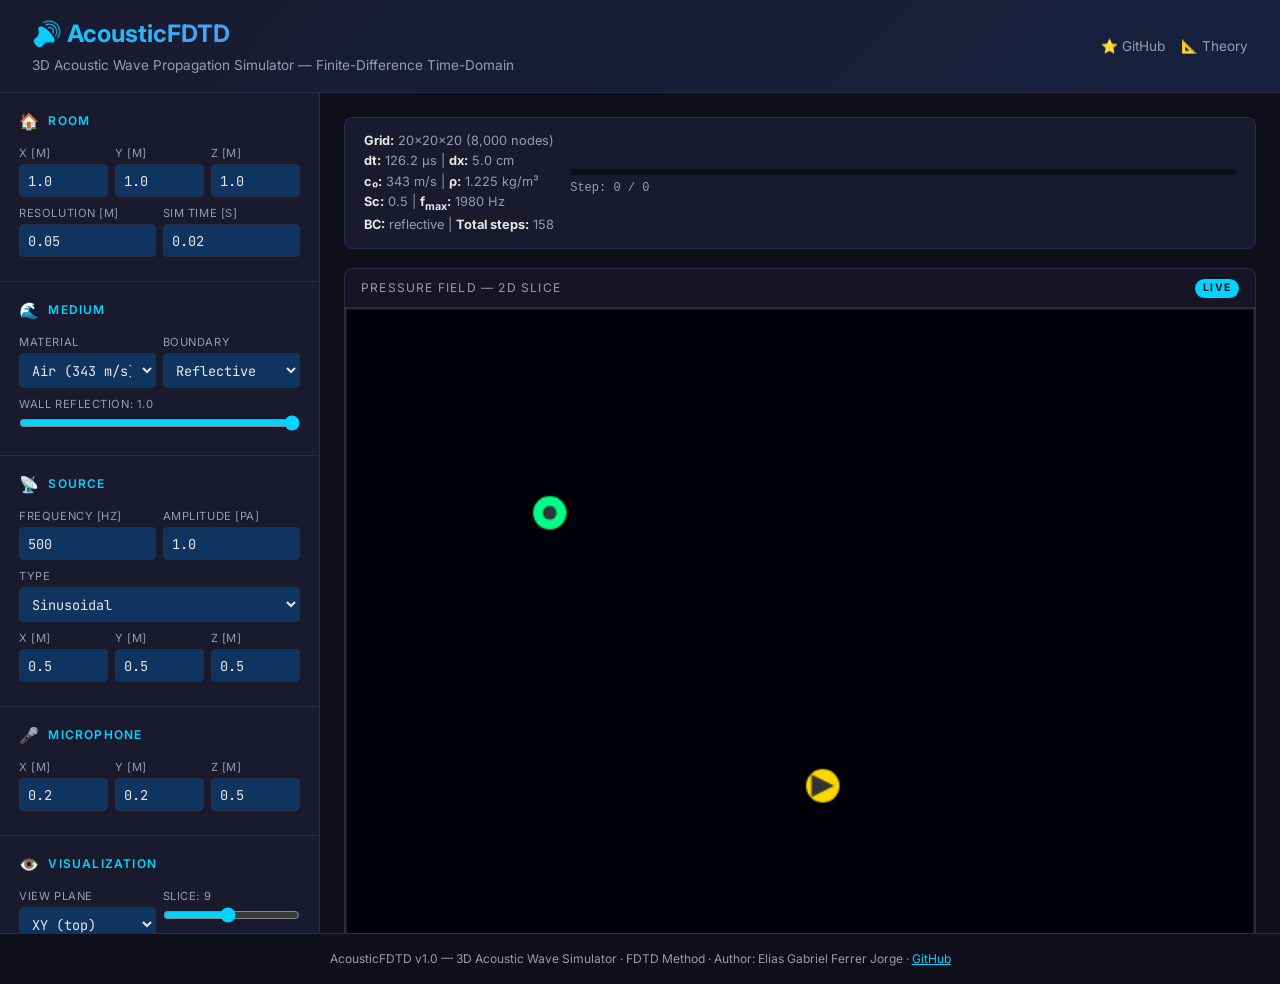
==== docs/index.html @ c78915b9 "Add complete web application with FDTD solver, Canvas visualizer, Web Audio, FFT analysis, and profe" ====
<!DOCTYPE html>
<html lang="en">
<head>
    <meta charset="UTF-8">
    <meta name="viewport" content="width=device-width, initial-scale=1.0">
    <title>AcousticFDTD — 3D Acoustic Wave Simulator</title>
    <meta name="description" content="Interactive 3D acoustic wave propagation simulator using the FDTD method. Runs entirely in your browser.">
    <link rel="stylesheet" href="css/style.css">
    <link rel="preconnect" href="https://fonts.googleapis.com">
    <link rel="preconnect" href="https://fonts.gstatic.com" crossorigin>
    <link href="https://fonts.googleapis.com/css2?family=Inter:wght@400;500;600;700&family=JetBrains+Mono:wght@400;500&display=swap" rel="stylesheet">
</head>
<body>

<!-- Header -->
<header class="header">
    <div>
        <h1>🔊 AcousticFDTD</h1>
        <span class="subtitle">3D Acoustic Wave Propagation Simulator — Finite-Difference Time-Domain</span>
    </div>
    <div class="header-links">
        <a href="https://github.com/dot-gabriel-ferrer/AcousticFDTD" target="_blank">⭐ GitHub</a>
        <a href="https://github.com/dot-gabriel-ferrer/AcousticFDTD#mathematical-background" target="_blank">📐 Theory</a>
    </div>
</header>

<div class="main-container">

    <!-- Sidebar Controls -->
    <aside class="sidebar">

        <!-- Room Parameters -->
        <div class="panel">
            <div class="panel-title"><span class="icon">🏠</span> Room</div>
            <div class="form-row">
                <div class="form-group">
                    <label>X [m]</label>
                    <input type="number" id="dimX" class="sim-input" value="1.0" min="0.2" max="5" step="0.1">
                </div>
                <div class="form-group">
                    <label>Y [m]</label>
                    <input type="number" id="dimY" class="sim-input" value="1.0" min="0.2" max="5" step="0.1">
                </div>
                <div class="form-group">
                    <label>Z [m]</label>
                    <input type="number" id="dimZ" class="sim-input" value="1.0" min="0.2" max="5" step="0.1">
                </div>
            </div>
            <div class="form-row two-col">
                <div class="form-group">
                    <label>Resolution [m]</label>
                    <input type="number" id="dres" class="sim-input" value="0.05" min="0.01" max="0.5" step="0.01">
                </div>
                <div class="form-group">
                    <label>Sim Time [s]</label>
                    <input type="number" id="simTime" class="sim-input" value="0.02" min="0.001" max="1" step="0.001">
                </div>
            </div>
        </div>

        <!-- Medium Parameters -->
        <div class="panel">
            <div class="panel-title"><span class="icon">🌊</span> Medium</div>
            <div class="form-row two-col">
                <div class="form-group">
                    <label>Material</label>
                    <select id="medium" class="sim-input">
                        <option value="air" selected>Air (343 m/s)</option>
                        <option value="water">Water (1493 m/s)</option>
                        <option value="saltwater">Saltwater (1533 m/s)</option>
                    </select>
                </div>
                <div class="form-group">
                    <label>Boundary</label>
                    <select id="boundary" class="sim-input">
                        <option value="reflective" selected>Reflective</option>
                        <option value="absorbing">Absorbing</option>
                        <option value="periodic">Periodic</option>
                    </select>
                </div>
            </div>
            <div class="form-row single">
                <div class="form-group">
                    <label>Wall Reflection: <span id="wallRefVal">1.0</span></label>
                    <input type="range" id="wallReflection" class="sim-input" value="1.0" min="0" max="1" step="0.05">
                </div>
            </div>
        </div>

        <!-- Source Parameters -->
        <div class="panel">
            <div class="panel-title"><span class="icon">📡</span> Source</div>
            <div class="form-row two-col">
                <div class="form-group">
                    <label>Frequency [Hz]</label>
                    <input type="number" id="srcFreq" class="sim-input" value="500" min="10" max="20000" step="10">
                </div>
                <div class="form-group">
                    <label>Amplitude [Pa]</label>
                    <input type="number" id="srcAmp" class="sim-input" value="1.0" min="0.001" max="100" step="0.1">
                </div>
            </div>
            <div class="form-row single">
                <div class="form-group">
                    <label>Type</label>
                    <select id="srcType" class="sim-input">
                        <option value="sine" selected>Sinusoidal</option>
                        <option value="impulse">Impulse (Dirac δ)</option>
                        <option value="gaussian">Gaussian Pulse</option>
                    </select>
                </div>
            </div>
            <div class="form-row">
                <div class="form-group">
                    <label>X [m]</label>
                    <input type="number" id="srcX" class="sim-input" value="0.5" min="0" max="5" step="0.05">
                </div>
                <div class="form-group">
                    <label>Y [m]</label>
                    <input type="number" id="srcY" class="sim-input" value="0.5" min="0" max="5" step="0.05">
                </div>
                <div class="form-group">
                    <label>Z [m]</label>
                    <input type="number" id="srcZ" class="sim-input" value="0.5" min="0" max="5" step="0.05">
                </div>
            </div>
        </div>

        <!-- Microphone Parameters -->
        <div class="panel">
            <div class="panel-title"><span class="icon">🎤</span> Microphone</div>
            <div class="form-row">
                <div class="form-group">
                    <label>X [m]</label>
                    <input type="number" id="micX" class="sim-input" value="0.2" min="0" max="5" step="0.05">
                </div>
                <div class="form-group">
                    <label>Y [m]</label>
                    <input type="number" id="micY" class="sim-input" value="0.2" min="0" max="5" step="0.05">
                </div>
                <div class="form-group">
                    <label>Z [m]</label>
                    <input type="number" id="micZ" class="sim-input" value="0.5" min="0" max="5" step="0.05">
                </div>
            </div>
        </div>

        <!-- View Controls -->
        <div class="panel">
            <div class="panel-title"><span class="icon">👁️</span> Visualization</div>
            <div class="form-row two-col">
                <div class="form-group">
                    <label>View Plane</label>
                    <select id="viewPlane">
                        <option value="xy" selected>XY (top)</option>
                        <option value="xz">XZ (front)</option>
                        <option value="yz">YZ (side)</option>
                    </select>
                </div>
                <div class="form-group">
                    <label>Slice: <span id="sliceVal">0</span></label>
                    <input type="range" id="viewSlice" value="0" min="0" max="20" step="1">
                </div>
            </div>
            <div class="form-row two-col">
                <div class="form-group">
                    <label>Color Scale: <span id="colorScaleVal">1.0</span></label>
                    <input type="range" id="colorScale" value="1.0" min="0.1" max="10" step="0.1">
                </div>
                <div class="form-group">
                    <label>Steps/Frame: <span id="stepsVal">5</span></label>
                    <input type="range" id="stepsPerFrame" value="5" min="1" max="50" step="1">
                </div>
            </div>
        </div>

        <!-- Controls -->
        <div class="panel">
            <div class="panel-title"><span class="icon">▶️</span> Simulation</div>
            <div class="btn-group">
                <button id="btnStart" class="btn btn-primary">▶ Start</button>
                <button id="btnPause" class="btn" disabled>⏸ Pause</button>
                <button id="btnReset" class="btn btn-danger">↺ Reset</button>
            </div>
            <div class="btn-group" style="margin-top: 0.5rem">
                <button id="btnPlayAudio" class="btn btn-success" disabled>🔊 Play</button>
                <button id="btnExportWav" class="btn" disabled>💾 WAV</button>
            </div>
        </div>

    </aside>

    <!-- Main Content -->
    <main class="content">

        <!-- Status Bar -->
        <div class="status-bar">
            <div id="infoPanel" class="info">
                Configure parameters and press <strong>Start</strong> to begin simulation.
            </div>
            <div class="progress-container">
                <div class="progress-track">
                    <div id="progressBar" class="progress-fill"></div>
                </div>
                <div id="stepDisplay" class="step-label">Step: 0 / 0</div>
            </div>
        </div>

        <!-- Visualization Grid -->
        <div class="viz-grid">

            <!-- Pressure Field -->
            <div class="viz-panel full-width">
                <div class="viz-header">
                    Pressure Field — 2D Slice
                    <span class="badge">LIVE</span>
                </div>
                <div class="viz-body">
                    <canvas id="fieldCanvas" width="600" height="600"></canvas>
                </div>
                <div class="legend">
                    <div class="legend-item">
                        <div class="legend-dot" style="background: #0000ff"></div>
                        <span>− Pressure</span>
                    </div>
                    <div class="legend-item">
                        <div class="legend-dot" style="background: #000000"></div>
                        <span>Zero</span>
                    </div>
                    <div class="legend-item">
                        <div class="legend-dot" style="background: #ff0000"></div>
                        <span>+ Pressure</span>
                    </div>
                    <div class="legend-item">
                        <div class="legend-dot" style="background: #ffd700"></div>
                        <span>Source</span>
                    </div>
                    <div class="legend-item">
                        <div class="legend-dot" style="background: #00ff88"></div>
                        <span>Microphone</span>
                    </div>
                </div>
            </div>

            <!-- Time Series -->
            <div class="viz-panel">
                <div class="viz-header">
                    Microphone — Time Series
                    <span class="badge" style="background: #00d4ff">MIC</span>
                </div>
                <div class="viz-body">
                    <canvas id="timeCanvas" width="500" height="200"></canvas>
                </div>
            </div>

            <!-- FFT Spectrum -->
            <div class="viz-panel">
                <div class="viz-header">
                    Frequency Spectrum — FFT
                    <span class="badge" style="background: #ff6b6b">FFT</span>
                </div>
                <div class="viz-body">
                    <canvas id="fftCanvas" width="500" height="200"></canvas>
                </div>
            </div>

        </div>

    </main>

</div>

<!-- Footer -->
<footer class="footer">
    AcousticFDTD v1.0 — 3D Acoustic Wave Simulator · FDTD Method ·
    Author: Elías Gabriel Ferrer Jorge ·
    <a href="https://github.com/dot-gabriel-ferrer/AcousticFDTD" style="color: var(--accent)">GitHub</a>
</footer>

<!-- Scripts -->
<script src="js/fdtd-solver.js"></script>
<script src="js/visualizer.js"></script>
<script src="js/audio-engine.js"></script>
<script src="js/app.js"></script>

<!-- Wall reflection value display -->
<script>
    document.getElementById("wallReflection").addEventListener("input", function () {
        document.getElementById("wallRefVal").textContent = parseFloat(this.value).toFixed(2);
    });
</script>

</body>
</html>
---- docs/css/style.css ----
/* AcousticFDTD — Professional Web UI Styles */

:root {
    --bg-primary: #0f0f1a;
    --bg-secondary: #1a1a2e;
    --bg-panel: #16213e;
    --bg-input: #0f3460;
    --accent: #00d4ff;
    --accent-hover: #00b4d8;
    --accent-red: #ff6b6b;
    --accent-green: #00ff88;
    --accent-gold: #ffd700;
    --text-primary: #e8e8e8;
    --text-secondary: #9a9ab0;
    --border: #2a2a4a;
    --radius: 8px;
    --shadow: 0 4px 20px rgba(0, 0, 0, 0.4);
}

* {
    margin: 0;
    padding: 0;
    box-sizing: border-box;
}

html, body {
    font-family: 'Inter', 'Segoe UI', system-ui, -apple-system, sans-serif;
    background: var(--bg-primary);
    color: var(--text-primary);
    line-height: 1.5;
    min-height: 100vh;
}

/* Header */
.header {
    background: linear-gradient(135deg, var(--bg-secondary), var(--bg-panel));
    border-bottom: 1px solid var(--border);
    padding: 1rem 2rem;
    display: flex;
    align-items: center;
    justify-content: space-between;
    flex-wrap: wrap;
    gap: 1rem;
}

.header h1 {
    font-size: 1.5rem;
    font-weight: 700;
    background: linear-gradient(135deg, var(--accent), #a855f7);
    -webkit-background-clip: text;
    -webkit-text-fill-color: transparent;
    background-clip: text;
}

.header .subtitle {
    color: var(--text-secondary);
    font-size: 0.85rem;
}

.header-links {
    display: flex;
    gap: 1rem;
    align-items: center;
}

.header-links a {
    color: var(--text-secondary);
    text-decoration: none;
    font-size: 0.85rem;
    transition: color 0.2s;
}

.header-links a:hover {
    color: var(--accent);
}

/* Main layout */
.main-container {
    display: grid;
    grid-template-columns: 320px 1fr;
    gap: 0;
    min-height: calc(100vh - 60px);
}

/* Sidebar */
.sidebar {
    background: var(--bg-secondary);
    border-right: 1px solid var(--border);
    overflow-y: auto;
    max-height: calc(100vh - 60px);
    padding-bottom: 2rem;
}

.panel {
    border-bottom: 1px solid var(--border);
    padding: 1rem 1.2rem;
}

.panel-title {
    font-size: 0.75rem;
    text-transform: uppercase;
    letter-spacing: 0.1em;
    color: var(--accent);
    margin-bottom: 0.75rem;
    font-weight: 600;
    display: flex;
    align-items: center;
    gap: 0.5rem;
}

.panel-title .icon {
    font-size: 1rem;
}

.form-row {
    display: grid;
    grid-template-columns: 1fr 1fr 1fr;
    gap: 0.4rem;
    margin-bottom: 0.5rem;
}

.form-row.two-col {
    grid-template-columns: 1fr 1fr;
}

.form-row.single {
    grid-template-columns: 1fr;
}

.form-group {
    display: flex;
    flex-direction: column;
    gap: 0.15rem;
}

.form-group label {
    font-size: 0.7rem;
    color: var(--text-secondary);
    text-transform: uppercase;
    letter-spacing: 0.05em;
}

input[type="number"],
select {
    background: var(--bg-input);
    border: 1px solid var(--border);
    color: var(--text-primary);
    padding: 0.4rem 0.5rem;
    border-radius: 4px;
    font-size: 0.85rem;
    font-family: 'JetBrains Mono', 'Fira Code', monospace;
    width: 100%;
    transition: border-color 0.2s;
}

input[type="number"]:focus,
select:focus {
    outline: none;
    border-color: var(--accent);
}

input[type="range"] {
    width: 100%;
    accent-color: var(--accent);
}

/* Buttons */
.btn-group {
    display: flex;
    gap: 0.5rem;
    flex-wrap: wrap;
}

.btn {
    display: inline-flex;
    align-items: center;
    justify-content: center;
    gap: 0.4rem;
    padding: 0.5rem 1rem;
    border: 1px solid var(--border);
    border-radius: var(--radius);
    font-size: 0.85rem;
    font-weight: 600;
    cursor: pointer;
    transition: all 0.2s;
    background: var(--bg-panel);
    color: var(--text-primary);
    flex: 1;
    min-width: 80px;
}

.btn:hover:not(:disabled) {
    border-color: var(--accent);
    background: rgba(0, 212, 255, 0.1);
}

.btn:disabled {
    opacity: 0.4;
    cursor: not-allowed;
}

.btn-primary {
    background: linear-gradient(135deg, #0077b6, var(--accent));
    border: none;
    color: #fff;
}

.btn-primary:hover:not(:disabled) {
    background: linear-gradient(135deg, #0096c7, #48cae4);
}

.btn-danger {
    border-color: var(--accent-red);
    color: var(--accent-red);
}

.btn-danger:hover:not(:disabled) {
    background: rgba(255, 107, 107, 0.15);
}

.btn-success {
    border-color: var(--accent-green);
    color: var(--accent-green);
}

.btn-success:hover:not(:disabled) {
    background: rgba(0, 255, 136, 0.1);
}

/* Content area */
.content {
    padding: 1.5rem;
    display: flex;
    flex-direction: column;
    gap: 1.2rem;
    overflow-y: auto;
    max-height: calc(100vh - 60px);
}

/* Status bar */
.status-bar {
    background: var(--bg-secondary);
    border: 1px solid var(--border);
    border-radius: var(--radius);
    padding: 0.8rem 1.2rem;
    display: flex;
    align-items: center;
    justify-content: space-between;
    gap: 1rem;
    flex-wrap: wrap;
}

.status-bar .info {
    font-size: 0.8rem;
    color: var(--text-secondary);
    line-height: 1.6;
}

.status-bar .info strong {
    color: var(--text-primary);
}

.progress-container {
    flex: 1;
    min-width: 200px;
    display: flex;
    flex-direction: column;
    gap: 0.3rem;
}

.progress-track {
    height: 6px;
    background: var(--bg-primary);
    border-radius: 3px;
    overflow: hidden;
}

.progress-fill {
    height: 100%;
    background: linear-gradient(90deg, var(--accent), #a855f7);
    border-radius: 3px;
    transition: width 0.1s;
    width: 0%;
}

.step-label {
    font-size: 0.75rem;
    color: var(--text-secondary);
    font-family: monospace;
}

/* Visualization panels */
.viz-grid {
    display: grid;
    grid-template-columns: 1fr 1fr;
    gap: 1rem;
}

.viz-panel {
    background: var(--bg-secondary);
    border: 1px solid var(--border);
    border-radius: var(--radius);
    overflow: hidden;
}

.viz-panel.full-width {
    grid-column: 1 / -1;
}

.viz-header {
    padding: 0.6rem 1rem;
    border-bottom: 1px solid var(--border);
    font-size: 0.75rem;
    text-transform: uppercase;
    letter-spacing: 0.1em;
    color: var(--text-secondary);
    background: rgba(0, 0, 0, 0.2);
    display: flex;
    align-items: center;
    justify-content: space-between;
}

.viz-header .badge {
    background: var(--accent);
    color: var(--bg-primary);
    padding: 0.1rem 0.5rem;
    border-radius: 10px;
    font-size: 0.65rem;
    font-weight: 700;
}

.viz-body {
    padding: 0;
    display: flex;
    align-items: center;
    justify-content: center;
}

.viz-body canvas {
    display: block;
    width: 100%;
    height: auto;
}

/* Legend */
.legend {
    display: flex;
    align-items: center;
    gap: 1rem;
    padding: 0.5rem 1rem;
    font-size: 0.75rem;
    color: var(--text-secondary);
    border-top: 1px solid var(--border);
}

.legend-item {
    display: flex;
    align-items: center;
    gap: 0.3rem;
}

.legend-dot {
    width: 10px;
    height: 10px;
    border-radius: 50%;
    border: 1px solid rgba(0, 0, 0, 0.3);
}

/* Footer */
.footer {
    text-align: center;
    padding: 1rem;
    font-size: 0.75rem;
    color: var(--text-secondary);
    border-top: 1px solid var(--border);
}

/* Responsive */
@media (max-width: 1024px) {
    .main-container {
        grid-template-columns: 1fr;
    }

    .sidebar {
        max-height: none;
        border-right: none;
        border-bottom: 1px solid var(--border);
    }

    .content {
        max-height: none;
    }

    .viz-grid {
        grid-template-columns: 1fr;
    }
}

@media (max-width: 600px) {
    .header {
        padding: 0.75rem 1rem;
    }

    .header h1 {
        font-size: 1.2rem;
    }

    .panel {
        padding: 0.8rem;
    }

    .content {
        padding: 0.8rem;
    }

    .form-row {
        grid-template-columns: 1fr 1fr;
    }
}

/* Color scale legend bar */
.color-bar {
    height: 12px;
    border-radius: 3px;
    background: linear-gradient(90deg,
        #0000ff 0%,
        #0000aa 20%,
        #000000 50%,
        #aa0000 80%,
        #ff0000 100%
    );
    margin: 0.3rem 0;
}

.color-bar-labels {
    display: flex;
    justify-content: space-between;
    font-size: 0.65rem;
    color: var(--text-secondary);
}

/* Scrollbar */
::-webkit-scrollbar {
    width: 6px;
}

::-webkit-scrollbar-track {
    background: var(--bg-primary);
}

::-webkit-scrollbar-thumb {
    background: var(--border);
    border-radius: 3px;
}

::-webkit-scrollbar-thumb:hover {
    background: var(--accent);
}
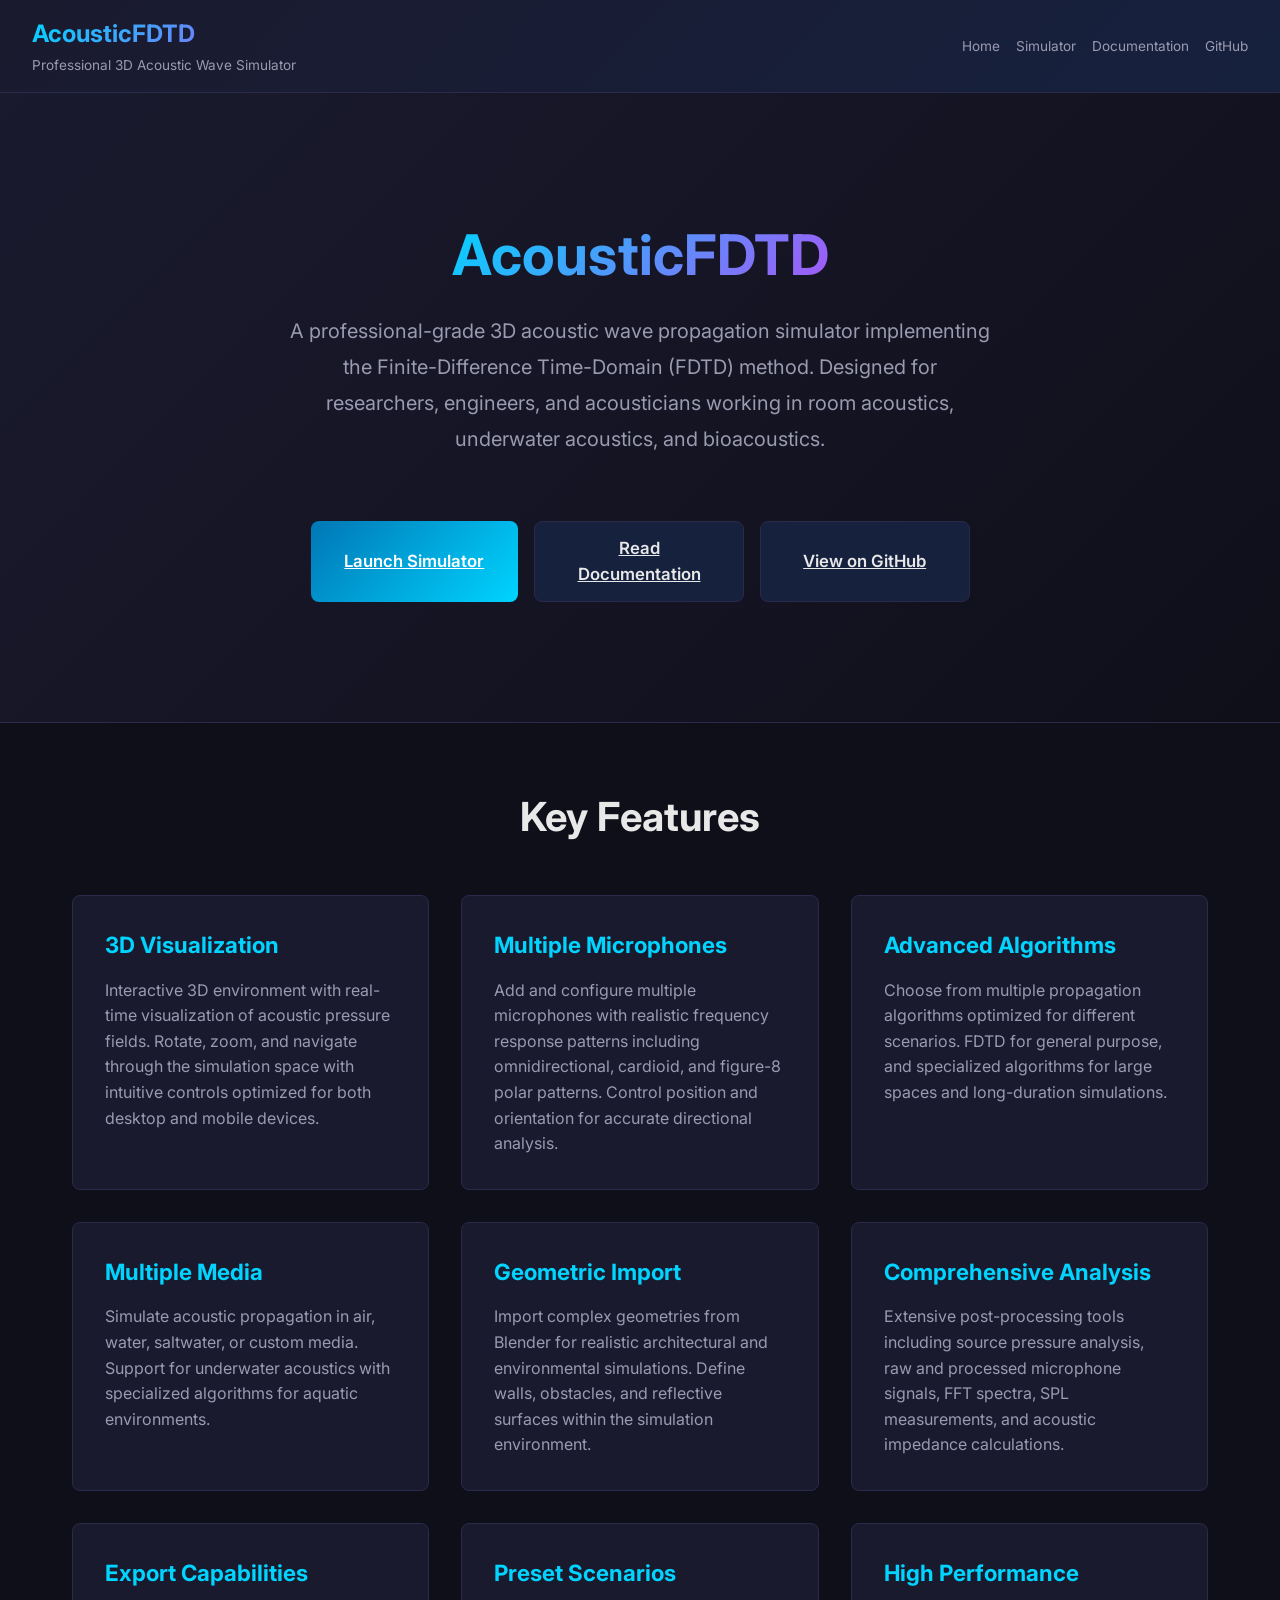
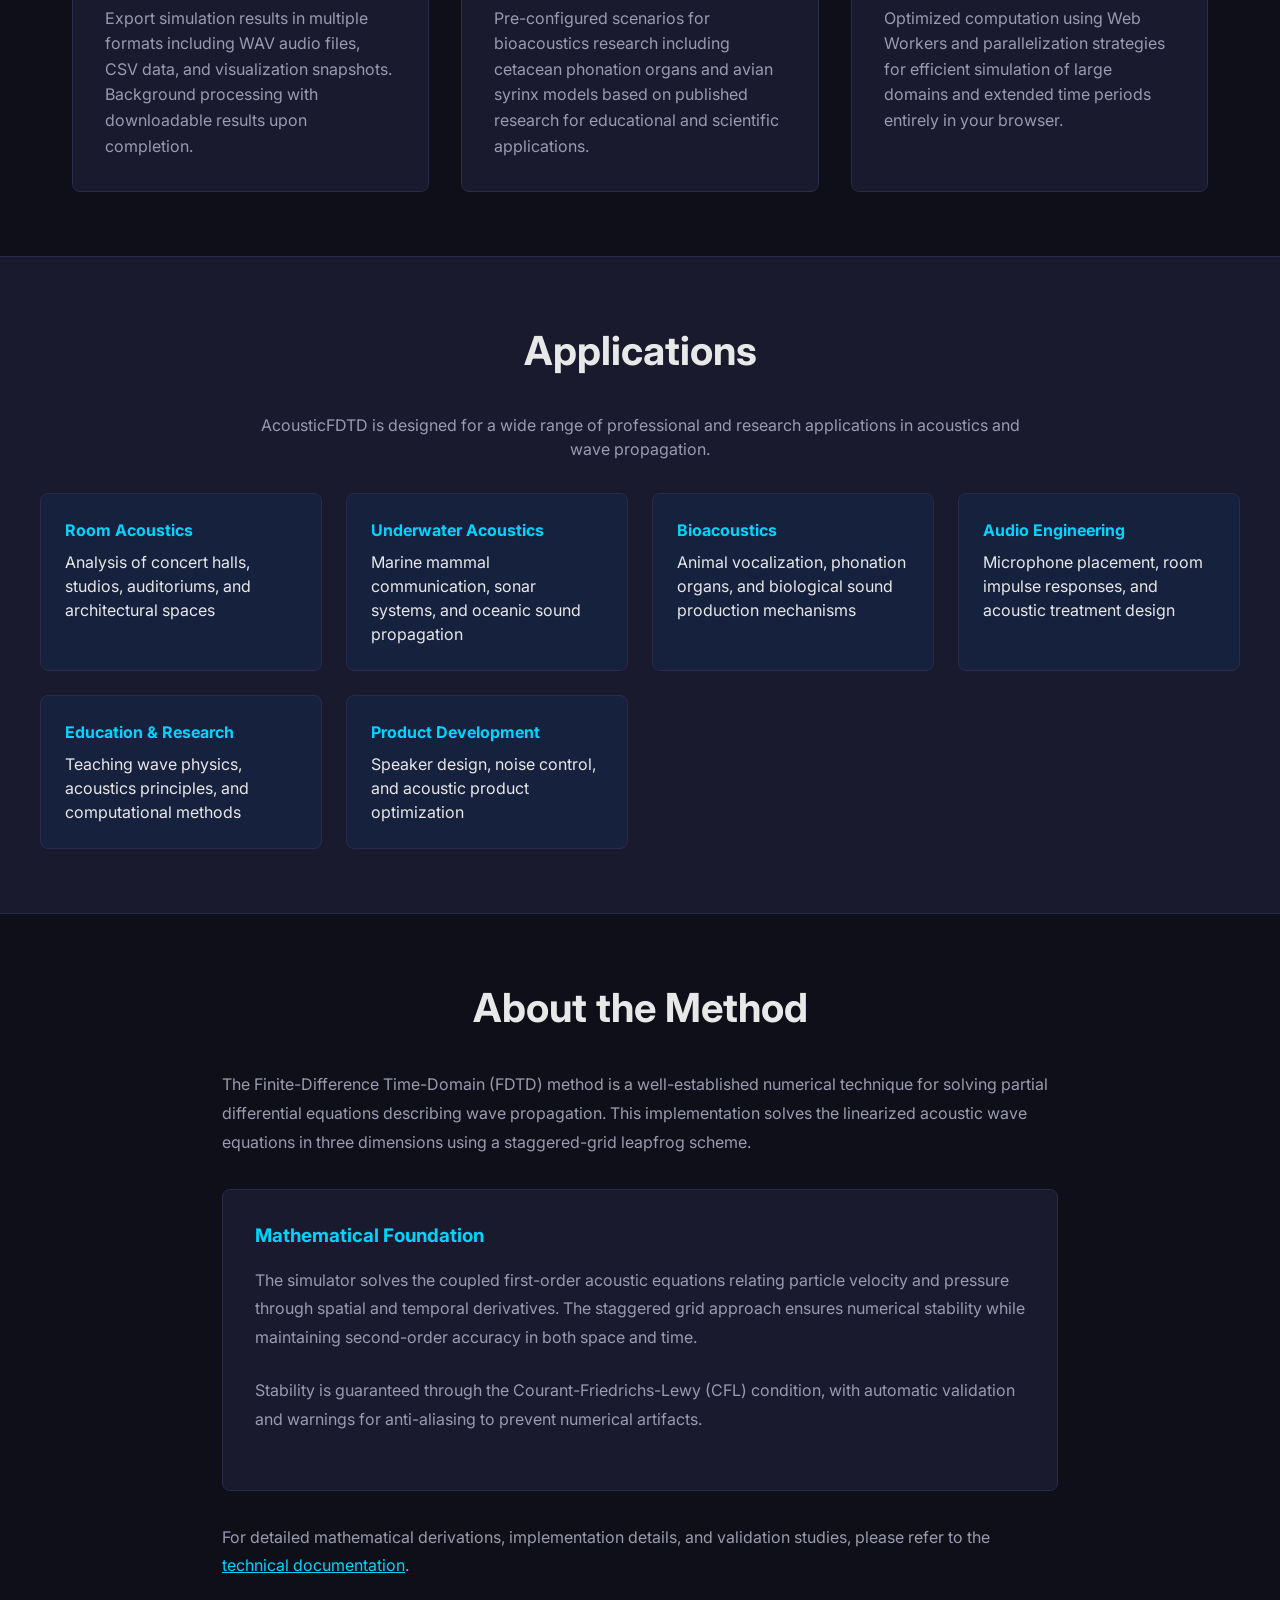
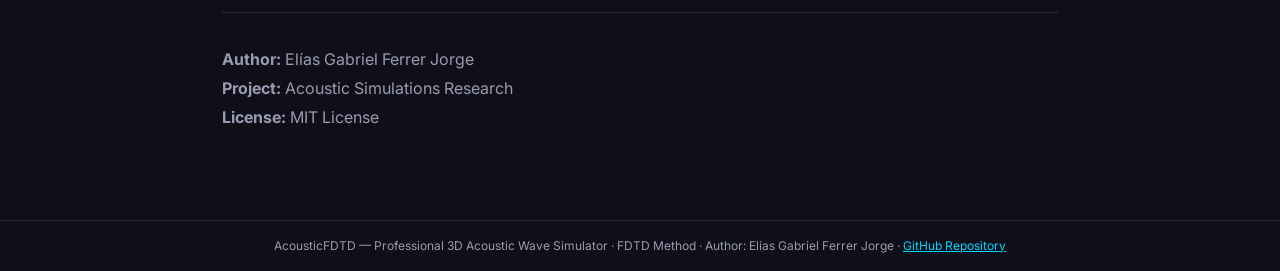
==== commit 17b28038: "Create professional landing page and remove emojis Agent-Logs-Url: https://github.com/dot-gabriel-fe" ====
--- a/docs/index.html
+++ b/docs/index.html
@@ -3,292 +3,369 @@
 <head>
     <meta charset="UTF-8">
     <meta name="viewport" content="width=device-width, initial-scale=1.0">
-    <title>AcousticFDTD — 3D Acoustic Wave Simulator</title>
-    <meta name="description" content="Interactive 3D acoustic wave propagation simulator using the FDTD method. Runs entirely in your browser.">
+    <title>AcousticFDTD — Professional 3D Acoustic Wave Simulator</title>
+    <meta name="description" content="Advanced 3D acoustic wave propagation simulator using FDTD method for research and engineering applications">
     <link rel="stylesheet" href="css/style.css">
     <link rel="preconnect" href="https://fonts.googleapis.com">
     <link rel="preconnect" href="https://fonts.gstatic.com" crossorigin>
     <link href="https://fonts.googleapis.com/css2?family=Inter:wght@400;500;600;700&family=JetBrains+Mono:wght@400;500&display=swap" rel="stylesheet">
+    <style>
+        .hero {
+            min-height: 70vh;
+            display: flex;
+            flex-direction: column;
+            align-items: center;
+            justify-content: center;
+            text-align: center;
+            padding: 3rem 2rem;
+            background: linear-gradient(135deg, var(--bg-secondary) 0%, var(--bg-primary) 100%);
+            border-bottom: 1px solid var(--border);
+        }
+
+        .hero h1 {
+            font-size: 3.5rem;
+            font-weight: 700;
+            background: linear-gradient(135deg, var(--accent), #a855f7);
+            -webkit-background-clip: text;
+            -webkit-text-fill-color: transparent;
+            background-clip: text;
+            margin-bottom: 1rem;
+        }
+
+        .hero p {
+            font-size: 1.25rem;
+            color: var(--text-secondary);
+            max-width: 700px;
+            margin: 0 auto 2rem;
+            line-height: 1.8;
+        }
+
+        .hero .cta-buttons {
+            display: flex;
+            gap: 1rem;
+            flex-wrap: wrap;
+            justify-content: center;
+            margin-top: 2rem;
+        }
+
+        .hero .btn {
+            padding: 0.9rem 2rem;
+            font-size: 1.05rem;
+        }
+
+        .features {
+            padding: 4rem 2rem;
+            max-width: 1200px;
+            margin: 0 auto;
+        }
+
+        .features h2 {
+            text-align: center;
+            font-size: 2.5rem;
+            margin-bottom: 3rem;
+            color: var(--text-primary);
+        }
+
+        .feature-grid {
+            display: grid;
+            grid-template-columns: repeat(auto-fit, minmax(300px, 1fr));
+            gap: 2rem;
+        }
+
+        .feature-card {
+            background: var(--bg-secondary);
+            border: 1px solid var(--border);
+            border-radius: var(--radius);
+            padding: 2rem;
+            transition: all 0.3s;
+        }
+
+        .feature-card:hover {
+            border-color: var(--accent);
+            transform: translateY(-4px);
+            box-shadow: var(--shadow);
+        }
+
+        .feature-card h3 {
+            font-size: 1.4rem;
+            color: var(--accent);
+            margin-bottom: 1rem;
+        }
+
+        .feature-card p {
+            color: var(--text-secondary);
+            line-height: 1.6;
+        }
+
+        .applications {
+            padding: 4rem 2rem;
+            background: var(--bg-secondary);
+            border-top: 1px solid var(--border);
+            border-bottom: 1px solid var(--border);
+        }
+
+        .applications-content {
+            max-width: 1200px;
+            margin: 0 auto;
+        }
+
+        .applications h2 {
+            text-align: center;
+            font-size: 2.5rem;
+            margin-bottom: 2rem;
+            color: var(--text-primary);
+        }
+
+        .applications-grid {
+            display: grid;
+            grid-template-columns: repeat(auto-fit, minmax(250px, 1fr));
+            gap: 1.5rem;
+            margin-top: 2rem;
+        }
+
+        .app-item {
+            background: var(--bg-panel);
+            border: 1px solid var(--border);
+            border-radius: var(--radius);
+            padding: 1.5rem;
+        }
+
+        .app-item h4 {
+            color: var(--accent);
+            margin-bottom: 0.5rem;
+        }
+
+        .about {
+            padding: 4rem 2rem;
+            max-width: 900px;
+            margin: 0 auto;
+        }
+
+        .about h2 {
+            text-align: center;
+            font-size: 2.5rem;
+            margin-bottom: 2rem;
+            color: var(--text-primary);
+        }
+
+        .about p {
+            color: var(--text-secondary);
+            line-height: 1.8;
+            margin-bottom: 1.5rem;
+        }
+
+        .method-overview {
+            background: var(--bg-secondary);
+            border: 1px solid var(--border);
+            border-radius: var(--radius);
+            padding: 2rem;
+            margin: 2rem 0;
+        }
+
+        .method-overview h3 {
+            color: var(--accent);
+            margin-bottom: 1rem;
+        }
+
+        @media (max-width: 768px) {
+            .hero h1 {
+                font-size: 2.5rem;
+            }
+
+            .hero p {
+                font-size: 1.1rem;
+            }
+
+            .features h2, .applications h2, .about h2 {
+                font-size: 2rem;
+            }
+        }
+    </style>
 </head>
 <body>
 
 <!-- Header -->
 <header class="header">
     <div>
-        <h1>🔊 AcousticFDTD</h1>
-        <span class="subtitle">3D Acoustic Wave Propagation Simulator — Finite-Difference Time-Domain</span>
+        <h1>AcousticFDTD</h1>
+        <span class="subtitle">Professional 3D Acoustic Wave Simulator</span>
     </div>
     <div class="header-links">
-        <a href="https://github.com/dot-gabriel-ferrer/AcousticFDTD" target="_blank">⭐ GitHub</a>
-        <a href="https://github.com/dot-gabriel-ferrer/AcousticFDTD#mathematical-background" target="_blank">📐 Theory</a>
+        <a href="index.html">Home</a>
+        <a href="simulator.html">Simulator</a>
+        <a href="documentation.html">Documentation</a>
+        <a href="https://github.com/dot-gabriel-ferrer/AcousticFDTD" target="_blank">GitHub</a>
     </div>
 </header>
 
-<div class="main-container">
-
-    <!-- Sidebar Controls -->
-    <aside class="sidebar">
-
-        <!-- Room Parameters -->
-        <div class="panel">
-            <div class="panel-title"><span class="icon">🏠</span> Room</div>
-            <div class="form-row">
-                <div class="form-group">
-                    <label>X [m]</label>
-                    <input type="number" id="dimX" class="sim-input" value="1.0" min="0.2" max="5" step="0.1">
-                </div>
-                <div class="form-group">
-                    <label>Y [m]</label>
-                    <input type="number" id="dimY" class="sim-input" value="1.0" min="0.2" max="5" step="0.1">
-                </div>
-                <div class="form-group">
-                    <label>Z [m]</label>
-                    <input type="number" id="dimZ" class="sim-input" value="1.0" min="0.2" max="5" step="0.1">
-                </div>
-            </div>
-            <div class="form-row two-col">
-                <div class="form-group">
-                    <label>Resolution [m]</label>
-                    <input type="number" id="dres" class="sim-input" value="0.05" min="0.01" max="0.5" step="0.01">
-                </div>
-                <div class="form-group">
-                    <label>Sim Time [s]</label>
-                    <input type="number" id="simTime" class="sim-input" value="0.02" min="0.001" max="1" step="0.001">
-                </div>
-            </div>
-        </div>
-
-        <!-- Medium Parameters -->
-        <div class="panel">
-            <div class="panel-title"><span class="icon">🌊</span> Medium</div>
-            <div class="form-row two-col">
-                <div class="form-group">
-                    <label>Material</label>
-                    <select id="medium" class="sim-input">
-                        <option value="air" selected>Air (343 m/s)</option>
-                        <option value="water">Water (1493 m/s)</option>
-                        <option value="saltwater">Saltwater (1533 m/s)</option>
-                    </select>
-                </div>
-                <div class="form-group">
-                    <label>Boundary</label>
-                    <select id="boundary" class="sim-input">
-                        <option value="reflective" selected>Reflective</option>
-                        <option value="absorbing">Absorbing</option>
-                        <option value="periodic">Periodic</option>
-                    </select>
-                </div>
-            </div>
-            <div class="form-row single">
-                <div class="form-group">
-                    <label>Wall Reflection: <span id="wallRefVal">1.0</span></label>
-                    <input type="range" id="wallReflection" class="sim-input" value="1.0" min="0" max="1" step="0.05">
-                </div>
-            </div>
-        </div>
-
-        <!-- Source Parameters -->
-        <div class="panel">
-            <div class="panel-title"><span class="icon">📡</span> Source</div>
-            <div class="form-row two-col">
-                <div class="form-group">
-                    <label>Frequency [Hz]</label>
-                    <input type="number" id="srcFreq" class="sim-input" value="500" min="10" max="20000" step="10">
-                </div>
-                <div class="form-group">
-                    <label>Amplitude [Pa]</label>
-                    <input type="number" id="srcAmp" class="sim-input" value="1.0" min="0.001" max="100" step="0.1">
-                </div>
-            </div>
-            <div class="form-row single">
-                <div class="form-group">
-                    <label>Type</label>
-                    <select id="srcType" class="sim-input">
-                        <option value="sine" selected>Sinusoidal</option>
-                        <option value="impulse">Impulse (Dirac δ)</option>
-                        <option value="gaussian">Gaussian Pulse</option>
-                    </select>
-                </div>
-            </div>
-            <div class="form-row">
-                <div class="form-group">
-                    <label>X [m]</label>
-                    <input type="number" id="srcX" class="sim-input" value="0.5" min="0" max="5" step="0.05">
-                </div>
-                <div class="form-group">
-                    <label>Y [m]</label>
-                    <input type="number" id="srcY" class="sim-input" value="0.5" min="0" max="5" step="0.05">
-                </div>
-                <div class="form-group">
-                    <label>Z [m]</label>
-                    <input type="number" id="srcZ" class="sim-input" value="0.5" min="0" max="5" step="0.05">
-                </div>
-            </div>
-        </div>
-
-        <!-- Microphone Parameters -->
-        <div class="panel">
-            <div class="panel-title"><span class="icon">🎤</span> Microphone</div>
-            <div class="form-row">
-                <div class="form-group">
-                    <label>X [m]</label>
-                    <input type="number" id="micX" class="sim-input" value="0.2" min="0" max="5" step="0.05">
-                </div>
-                <div class="form-group">
-                    <label>Y [m]</label>
-                    <input type="number" id="micY" class="sim-input" value="0.2" min="0" max="5" step="0.05">
-                </div>
-                <div class="form-group">
-                    <label>Z [m]</label>
-                    <input type="number" id="micZ" class="sim-input" value="0.5" min="0" max="5" step="0.05">
-                </div>
-            </div>
-        </div>
-
-        <!-- View Controls -->
-        <div class="panel">
-            <div class="panel-title"><span class="icon">👁️</span> Visualization</div>
-            <div class="form-row two-col">
-                <div class="form-group">
-                    <label>View Plane</label>
-                    <select id="viewPlane">
-                        <option value="xy" selected>XY (top)</option>
-                        <option value="xz">XZ (front)</option>
-                        <option value="yz">YZ (side)</option>
-                    </select>
-                </div>
-                <div class="form-group">
-                    <label>Slice: <span id="sliceVal">0</span></label>
-                    <input type="range" id="viewSlice" value="0" min="0" max="20" step="1">
-                </div>
-            </div>
-            <div class="form-row two-col">
-                <div class="form-group">
-                    <label>Color Scale: <span id="colorScaleVal">1.0</span></label>
-                    <input type="range" id="colorScale" value="1.0" min="0.1" max="10" step="0.1">
-                </div>
-                <div class="form-group">
-                    <label>Steps/Frame: <span id="stepsVal">5</span></label>
-                    <input type="range" id="stepsPerFrame" value="5" min="1" max="50" step="1">
-                </div>
-            </div>
-        </div>
-
-        <!-- Controls -->
-        <div class="panel">
-            <div class="panel-title"><span class="icon">▶️</span> Simulation</div>
-            <div class="btn-group">
-                <button id="btnStart" class="btn btn-primary">▶ Start</button>
-                <button id="btnPause" class="btn" disabled>⏸ Pause</button>
-                <button id="btnReset" class="btn btn-danger">↺ Reset</button>
-            </div>
-            <div class="btn-group" style="margin-top: 0.5rem">
-                <button id="btnPlayAudio" class="btn btn-success" disabled>🔊 Play</button>
-                <button id="btnExportWav" class="btn" disabled>💾 WAV</button>
-            </div>
-        </div>
-
-    </aside>
-
-    <!-- Main Content -->
-    <main class="content">
-
-        <!-- Status Bar -->
-        <div class="status-bar">
-            <div id="infoPanel" class="info">
-                Configure parameters and press <strong>Start</strong> to begin simulation.
-            </div>
-            <div class="progress-container">
-                <div class="progress-track">
-                    <div id="progressBar" class="progress-fill"></div>
-                </div>
-                <div id="stepDisplay" class="step-label">Step: 0 / 0</div>
-            </div>
-        </div>
-
-        <!-- Visualization Grid -->
-        <div class="viz-grid">
-
-            <!-- Pressure Field -->
-            <div class="viz-panel full-width">
-                <div class="viz-header">
-                    Pressure Field — 2D Slice
-                    <span class="badge">LIVE</span>
-                </div>
-                <div class="viz-body">
-                    <canvas id="fieldCanvas" width="600" height="600"></canvas>
-                </div>
-                <div class="legend">
-                    <div class="legend-item">
-                        <div class="legend-dot" style="background: #0000ff"></div>
-                        <span>− Pressure</span>
-                    </div>
-                    <div class="legend-item">
-                        <div class="legend-dot" style="background: #000000"></div>
-                        <span>Zero</span>
-                    </div>
-                    <div class="legend-item">
-                        <div class="legend-dot" style="background: #ff0000"></div>
-                        <span>+ Pressure</span>
-                    </div>
-                    <div class="legend-item">
-                        <div class="legend-dot" style="background: #ffd700"></div>
-                        <span>Source</span>
-                    </div>
-                    <div class="legend-item">
-                        <div class="legend-dot" style="background: #00ff88"></div>
-                        <span>Microphone</span>
-                    </div>
-                </div>
-            </div>
-
-            <!-- Time Series -->
-            <div class="viz-panel">
-                <div class="viz-header">
-                    Microphone — Time Series
-                    <span class="badge" style="background: #00d4ff">MIC</span>
-                </div>
-                <div class="viz-body">
-                    <canvas id="timeCanvas" width="500" height="200"></canvas>
-                </div>
-            </div>
-
-            <!-- FFT Spectrum -->
-            <div class="viz-panel">
-                <div class="viz-header">
-                    Frequency Spectrum — FFT
-                    <span class="badge" style="background: #ff6b6b">FFT</span>
-                </div>
-                <div class="viz-body">
-                    <canvas id="fftCanvas" width="500" height="200"></canvas>
-                </div>
-            </div>
-
-        </div>
-
-    </main>
-
-</div>
+<!-- Hero Section -->
+<section class="hero">
+    <h1>AcousticFDTD</h1>
+    <p>
+        A professional-grade 3D acoustic wave propagation simulator implementing the Finite-Difference Time-Domain (FDTD) method.
+        Designed for researchers, engineers, and acousticians working in room acoustics, underwater acoustics, and bioacoustics.
+    </p>
+    <div class="cta-buttons">
+        <a href="simulator.html" class="btn btn-primary">Launch Simulator</a>
+        <a href="documentation.html" class="btn">Read Documentation</a>
+        <a href="https://github.com/dot-gabriel-ferrer/AcousticFDTD" target="_blank" class="btn">View on GitHub</a>
+    </div>
+</section>
+
+<!-- Features Section -->
+<section class="features">
+    <h2>Key Features</h2>
+    <div class="feature-grid">
+        <div class="feature-card">
+            <h3>3D Visualization</h3>
+            <p>
+                Interactive 3D environment with real-time visualization of acoustic pressure fields.
+                Rotate, zoom, and navigate through the simulation space with intuitive controls optimized for both desktop and mobile devices.
+            </p>
+        </div>
+
+        <div class="feature-card">
+            <h3>Multiple Microphones</h3>
+            <p>
+                Add and configure multiple microphones with realistic frequency response patterns including omnidirectional, cardioid, and figure-8 polar patterns.
+                Control position and orientation for accurate directional analysis.
+            </p>
+        </div>
+
+        <div class="feature-card">
+            <h3>Advanced Algorithms</h3>
+            <p>
+                Choose from multiple propagation algorithms optimized for different scenarios.
+                FDTD for general purpose, and specialized algorithms for large spaces and long-duration simulations.
+            </p>
+        </div>
+
+        <div class="feature-card">
+            <h3>Multiple Media</h3>
+            <p>
+                Simulate acoustic propagation in air, water, saltwater, or custom media.
+                Support for underwater acoustics with specialized algorithms for aquatic environments.
+            </p>
+        </div>
+
+        <div class="feature-card">
+            <h3>Geometric Import</h3>
+            <p>
+                Import complex geometries from Blender for realistic architectural and environmental simulations.
+                Define walls, obstacles, and reflective surfaces within the simulation environment.
+            </p>
+        </div>
+
+        <div class="feature-card">
+            <h3>Comprehensive Analysis</h3>
+            <p>
+                Extensive post-processing tools including source pressure analysis, raw and processed microphone signals,
+                FFT spectra, SPL measurements, and acoustic impedance calculations.
+            </p>
+        </div>
+
+        <div class="feature-card">
+            <h3>Export Capabilities</h3>
+            <p>
+                Export simulation results in multiple formats including WAV audio files, CSV data, and visualization snapshots.
+                Background processing with downloadable results upon completion.
+            </p>
+        </div>
+
+        <div class="feature-card">
+            <h3>Preset Scenarios</h3>
+            <p>
+                Pre-configured scenarios for bioacoustics research including cetacean phonation organs and avian syrinx models
+                based on published research for educational and scientific applications.
+            </p>
+        </div>
+
+        <div class="feature-card">
+            <h3>High Performance</h3>
+            <p>
+                Optimized computation using Web Workers and parallelization strategies for efficient simulation of large domains
+                and extended time periods entirely in your browser.
+            </p>
+        </div>
+    </div>
+</section>
+
+<!-- Applications Section -->
+<section class="applications">
+    <div class="applications-content">
+        <h2>Applications</h2>
+        <p style="text-align: center; color: var(--text-secondary); max-width: 800px; margin: 0 auto 2rem;">
+            AcousticFDTD is designed for a wide range of professional and research applications in acoustics and wave propagation.
+        </p>
+        <div class="applications-grid">
+            <div class="app-item">
+                <h4>Room Acoustics</h4>
+                <p>Analysis of concert halls, studios, auditoriums, and architectural spaces</p>
+            </div>
+            <div class="app-item">
+                <h4>Underwater Acoustics</h4>
+                <p>Marine mammal communication, sonar systems, and oceanic sound propagation</p>
+            </div>
+            <div class="app-item">
+                <h4>Bioacoustics</h4>
+                <p>Animal vocalization, phonation organs, and biological sound production mechanisms</p>
+            </div>
+            <div class="app-item">
+                <h4>Audio Engineering</h4>
+                <p>Microphone placement, room impulse responses, and acoustic treatment design</p>
+            </div>
+            <div class="app-item">
+                <h4>Education & Research</h4>
+                <p>Teaching wave physics, acoustics principles, and computational methods</p>
+            </div>
+            <div class="app-item">
+                <h4>Product Development</h4>
+                <p>Speaker design, noise control, and acoustic product optimization</p>
+            </div>
+        </div>
+    </div>
+</section>
+
+<!-- About Section -->
+<section class="about">
+    <h2>About the Method</h2>
+    <p>
+        The Finite-Difference Time-Domain (FDTD) method is a well-established numerical technique for solving
+        partial differential equations describing wave propagation. This implementation solves the linearized
+        acoustic wave equations in three dimensions using a staggered-grid leapfrog scheme.
+    </p>
+
+    <div class="method-overview">
+        <h3>Mathematical Foundation</h3>
+        <p style="color: var(--text-secondary); line-height: 1.8;">
+            The simulator solves the coupled first-order acoustic equations relating particle velocity and pressure
+            through spatial and temporal derivatives. The staggered grid approach ensures numerical stability
+            while maintaining second-order accuracy in both space and time.
+        </p>
+        <p style="color: var(--text-secondary); line-height: 1.8; margin-top: 1rem;">
+            Stability is guaranteed through the Courant-Friedrichs-Lewy (CFL) condition, with automatic validation
+            and warnings for anti-aliasing to prevent numerical artifacts.
+        </p>
+    </div>
+
+    <p>
+        For detailed mathematical derivations, implementation details, and validation studies,
+        please refer to the <a href="documentation.html" style="color: var(--accent);">technical documentation</a>.
+    </p>
+
+    <p style="margin-top: 2rem; padding-top: 2rem; border-top: 1px solid var(--border);">
+        <strong>Author:</strong> Elías Gabriel Ferrer Jorge<br>
+        <strong>Project:</strong> Acoustic Simulations Research<br>
+        <strong>License:</strong> MIT License
+    </p>
+</section>
 
 <!-- Footer -->
 <footer class="footer">
-    AcousticFDTD v1.0 — 3D Acoustic Wave Simulator · FDTD Method ·
+    AcousticFDTD — Professional 3D Acoustic Wave Simulator · FDTD Method ·
     Author: Elías Gabriel Ferrer Jorge ·
-    <a href="https://github.com/dot-gabriel-ferrer/AcousticFDTD" style="color: var(--accent)">GitHub</a>
+    <a href="https://github.com/dot-gabriel-ferrer/AcousticFDTD" style="color: var(--accent)">GitHub Repository</a>
 </footer>
-
-<!-- Scripts -->
-<script src="js/fdtd-solver.js"></script>
-<script src="js/visualizer.js"></script>
-<script src="js/audio-engine.js"></script>
-<script src="js/app.js"></script>
-
-<!-- Wall reflection value display -->
-<script>
-    document.getElementById("wallReflection").addEventListener("input", function () {
-        document.getElementById("wallRefVal").textContent = parseFloat(this.value).toFixed(2);
-    });
-</script>
 
 </body>
 </html>
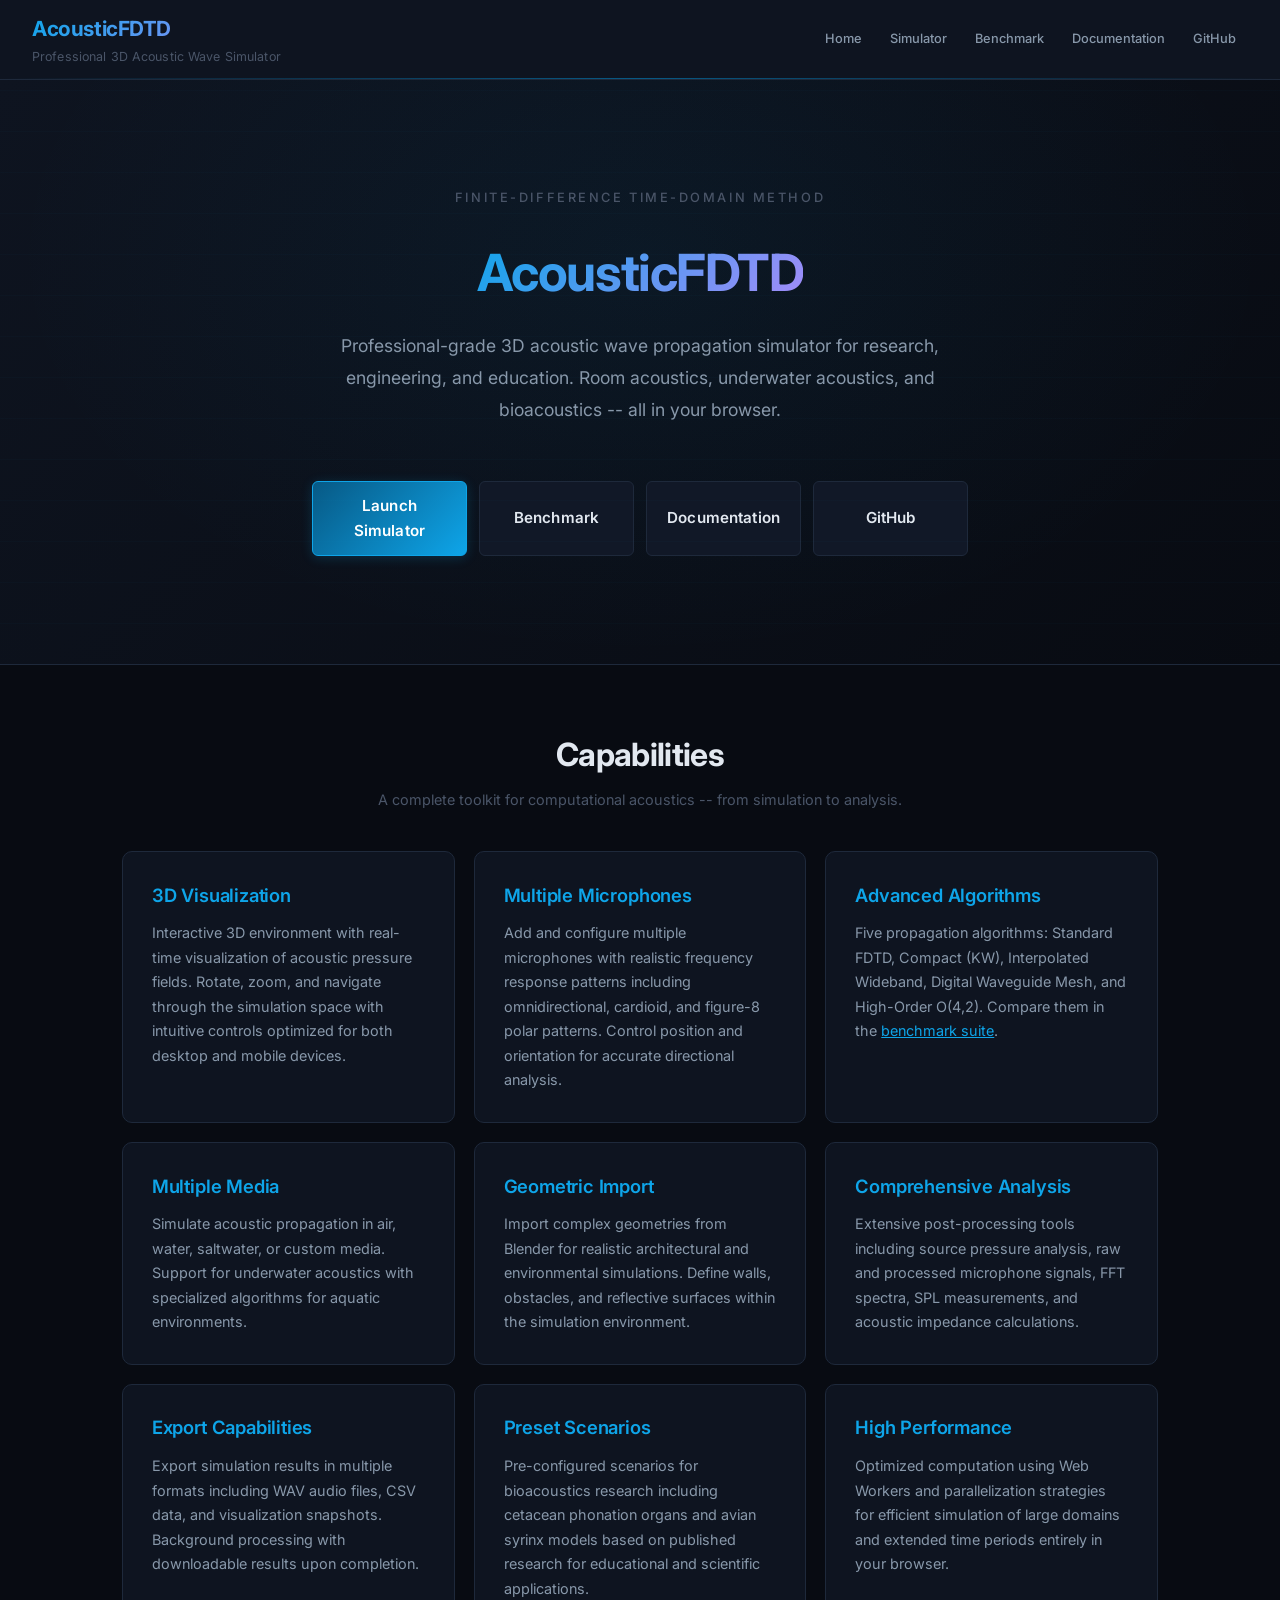
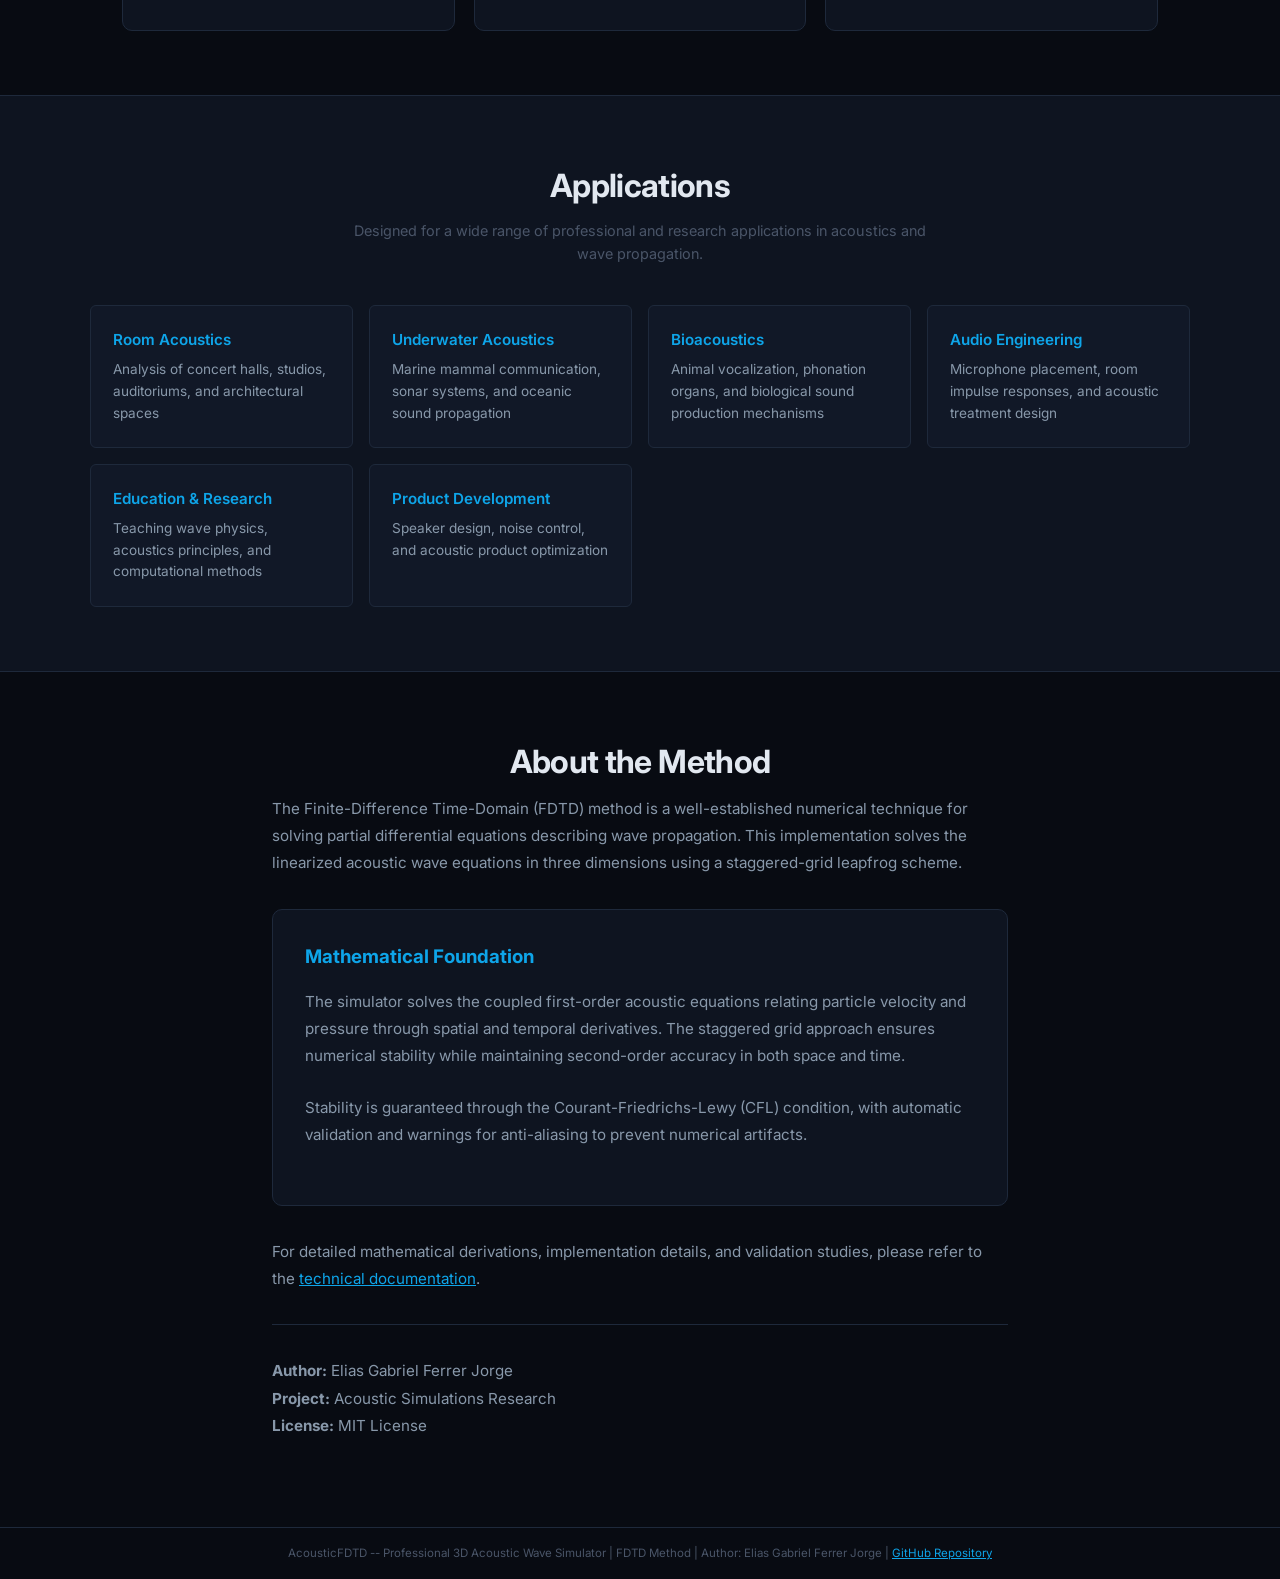
==== commit 858f6993: "feat: add multi-algorithm benchmark, expand documentation, fix 3D visualizer - Add benchmark framewo" ====
--- a/docs/index.html
+++ b/docs/index.html
@@ -11,90 +11,135 @@
     <link href="https://fonts.googleapis.com/css2?family=Inter:wght@400;500;600;700&family=JetBrains+Mono:wght@400;500&display=swap" rel="stylesheet">
     <style>
         .hero {
-            min-height: 70vh;
+            min-height: 65vh;
             display: flex;
             flex-direction: column;
             align-items: center;
             justify-content: center;
             text-align: center;
-            padding: 3rem 2rem;
-            background: linear-gradient(135deg, var(--bg-secondary) 0%, var(--bg-primary) 100%);
+            padding: 4rem 2rem;
+            background: radial-gradient(ellipse at 50% 30%, rgba(14, 165, 233, 0.06) 0%, transparent 70%),
+                        linear-gradient(135deg, var(--bg-secondary) 0%, var(--bg-primary) 100%);
             border-bottom: 1px solid var(--border);
+            position: relative;
+        }
+
+        .hero::before {
+            content: '';
+            position: absolute;
+            top: 0;
+            left: 0;
+            right: 0;
+            bottom: 0;
+            background: repeating-linear-gradient(
+                0deg,
+                transparent,
+                transparent 40px,
+                rgba(14, 165, 233, 0.02) 40px,
+                rgba(14, 165, 233, 0.02) 41px
+            );
+            pointer-events: none;
         }
 
         .hero h1 {
-            font-size: 3.5rem;
+            font-size: 3.2rem;
             font-weight: 700;
-            background: linear-gradient(135deg, var(--accent), #a855f7);
+            letter-spacing: -0.03em;
+            background: linear-gradient(135deg, var(--accent), var(--accent-purple));
             -webkit-background-clip: text;
             -webkit-text-fill-color: transparent;
             background-clip: text;
             margin-bottom: 1rem;
+            position: relative;
+        }
+
+        .hero .tagline {
+            font-size: 0.8rem;
+            text-transform: uppercase;
+            letter-spacing: 0.2em;
+            color: var(--text-muted);
+            margin-bottom: 1.5rem;
+            font-weight: 500;
         }
 
         .hero p {
-            font-size: 1.25rem;
+            font-size: 1.1rem;
             color: var(--text-secondary);
-            max-width: 700px;
+            max-width: 640px;
             margin: 0 auto 2rem;
             line-height: 1.8;
         }
 
         .hero .cta-buttons {
             display: flex;
-            gap: 1rem;
+            gap: 0.8rem;
             flex-wrap: wrap;
             justify-content: center;
-            margin-top: 2rem;
+            margin-top: 1.5rem;
         }
 
         .hero .btn {
-            padding: 0.9rem 2rem;
-            font-size: 1.05rem;
+            padding: 0.75rem 1.8rem;
+            font-size: 0.95rem;
         }
 
         .features {
             padding: 4rem 2rem;
-            max-width: 1200px;
+            max-width: 1100px;
             margin: 0 auto;
         }
 
-        .features h2 {
+        .section-title {
             text-align: center;
-            font-size: 2.5rem;
-            margin-bottom: 3rem;
+            font-size: 2rem;
+            margin-bottom: 0.5rem;
             color: var(--text-primary);
+            letter-spacing: -0.02em;
+            font-weight: 700;
+        }
+
+        .section-subtitle {
+            text-align: center;
+            color: var(--text-muted);
+            font-size: 0.9rem;
+            margin-bottom: 2.5rem;
+            max-width: 600px;
+            margin-left: auto;
+            margin-right: auto;
         }
 
         .feature-grid {
             display: grid;
             grid-template-columns: repeat(auto-fit, minmax(300px, 1fr));
-            gap: 2rem;
+            gap: 1.2rem;
         }
 
         .feature-card {
             background: var(--bg-secondary);
             border: 1px solid var(--border);
-            border-radius: var(--radius);
-            padding: 2rem;
-            transition: all 0.3s;
+            border-radius: var(--radius-lg);
+            padding: 1.8rem;
+            transition: all 0.3s cubic-bezier(0.4, 0, 0.2, 1);
         }
 
         .feature-card:hover {
-            border-color: var(--accent);
-            transform: translateY(-4px);
-            box-shadow: var(--shadow);
+            border-color: var(--accent-dim);
+            transform: translateY(-3px);
+            box-shadow: 0 8px 32px rgba(0, 0, 0, 0.3), 0 0 0 1px var(--accent-dim);
         }
 
         .feature-card h3 {
-            font-size: 1.4rem;
+            font-size: 1.15rem;
             color: var(--accent);
-            margin-bottom: 1rem;
+            margin-bottom: 0.7rem;
+            font-weight: 600;
+            letter-spacing: -0.01em;
         }
 
         .feature-card p {
             color: var(--text-secondary);
-            line-height: 1.6;
+            line-height: 1.7;
+            font-size: 0.9rem;
         }
 
         .applications {
@@ -105,59 +150,59 @@
         }
 
         .applications-content {
-            max-width: 1200px;
+            max-width: 1100px;
             margin: 0 auto;
-        }
-
-        .applications h2 {
-            text-align: center;
-            font-size: 2.5rem;
-            margin-bottom: 2rem;
-            color: var(--text-primary);
         }
 
         .applications-grid {
             display: grid;
-            grid-template-columns: repeat(auto-fit, minmax(250px, 1fr));
-            gap: 1.5rem;
+            grid-template-columns: repeat(auto-fit, minmax(240px, 1fr));
+            gap: 1rem;
             margin-top: 2rem;
         }
 
         .app-item {
-            background: var(--bg-panel);
+            background: var(--bg-card);
             border: 1px solid var(--border);
             border-radius: var(--radius);
-            padding: 1.5rem;
+            padding: 1.4rem;
+            transition: border-color 0.2s;
+        }
+
+        .app-item:hover {
+            border-color: var(--accent-dim);
         }
 
         .app-item h4 {
             color: var(--accent);
-            margin-bottom: 0.5rem;
+            margin-bottom: 0.4rem;
+            font-size: 0.95rem;
+            font-weight: 600;
+        }
+
+        .app-item p {
+            font-size: 0.85rem;
+            color: var(--text-secondary);
+            line-height: 1.6;
         }
 
         .about {
             padding: 4rem 2rem;
-            max-width: 900px;
+            max-width: 800px;
             margin: 0 auto;
-        }
-
-        .about h2 {
-            text-align: center;
-            font-size: 2.5rem;
-            margin-bottom: 2rem;
-            color: var(--text-primary);
         }
 
         .about p {
             color: var(--text-secondary);
             line-height: 1.8;
             margin-bottom: 1.5rem;
+            font-size: 0.95rem;
         }
 
         .method-overview {
             background: var(--bg-secondary);
             border: 1px solid var(--border);
-            border-radius: var(--radius);
+            border-radius: var(--radius-lg);
             padding: 2rem;
             margin: 2rem 0;
         }
@@ -193,6 +238,7 @@
     <div class="header-links">
         <a href="index.html">Home</a>
         <a href="simulator.html">Simulator</a>
+        <a href="benchmark.html">Benchmark</a>
         <a href="documentation.html">Documentation</a>
         <a href="https://github.com/dot-gabriel-ferrer/AcousticFDTD" target="_blank">GitHub</a>
     </div>
@@ -200,21 +246,24 @@
 
 <!-- Hero Section -->
 <section class="hero">
+    <div class="tagline">Finite-Difference Time-Domain Method</div>
     <h1>AcousticFDTD</h1>
     <p>
-        A professional-grade 3D acoustic wave propagation simulator implementing the Finite-Difference Time-Domain (FDTD) method.
-        Designed for researchers, engineers, and acousticians working in room acoustics, underwater acoustics, and bioacoustics.
+        Professional-grade 3D acoustic wave propagation simulator for research, engineering,
+        and education. Room acoustics, underwater acoustics, and bioacoustics -- all in your browser.
     </p>
     <div class="cta-buttons">
         <a href="simulator.html" class="btn btn-primary">Launch Simulator</a>
-        <a href="documentation.html" class="btn">Read Documentation</a>
-        <a href="https://github.com/dot-gabriel-ferrer/AcousticFDTD" target="_blank" class="btn">View on GitHub</a>
+        <a href="benchmark.html" class="btn">Benchmark</a>
+        <a href="documentation.html" class="btn">Documentation</a>
+        <a href="https://github.com/dot-gabriel-ferrer/AcousticFDTD" target="_blank" class="btn">GitHub</a>
     </div>
 </section>
 
 <!-- Features Section -->
 <section class="features">
-    <h2>Key Features</h2>
+    <h2 class="section-title">Capabilities</h2>
+    <p class="section-subtitle">A complete toolkit for computational acoustics -- from simulation to analysis.</p>
     <div class="feature-grid">
         <div class="feature-card">
             <h3>3D Visualization</h3>
@@ -235,8 +284,9 @@
         <div class="feature-card">
             <h3>Advanced Algorithms</h3>
             <p>
-                Choose from multiple propagation algorithms optimized for different scenarios.
-                FDTD for general purpose, and specialized algorithms for large spaces and long-duration simulations.
+                Five propagation algorithms: Standard FDTD, Compact (KW), Interpolated Wideband,
+                Digital Waveguide Mesh, and High-Order O(4,2). Compare them in the
+                <a href="benchmark.html" style="color: var(--accent)">benchmark suite</a>.
             </p>
         </div>
 
@@ -293,9 +343,9 @@
 <!-- Applications Section -->
 <section class="applications">
     <div class="applications-content">
-        <h2>Applications</h2>
-        <p style="text-align: center; color: var(--text-secondary); max-width: 800px; margin: 0 auto 2rem;">
-            AcousticFDTD is designed for a wide range of professional and research applications in acoustics and wave propagation.
+        <h2 class="section-title">Applications</h2>
+        <p class="section-subtitle">
+            Designed for a wide range of professional and research applications in acoustics and wave propagation.
         </p>
         <div class="applications-grid">
             <div class="app-item">
@@ -328,7 +378,7 @@
 
 <!-- About Section -->
 <section class="about">
-    <h2>About the Method</h2>
+    <h2 class="section-title">About the Method</h2>
     <p>
         The Finite-Difference Time-Domain (FDTD) method is a well-established numerical technique for solving
         partial differential equations describing wave propagation. This implementation solves the linearized
@@ -354,7 +404,7 @@
     </p>
 
     <p style="margin-top: 2rem; padding-top: 2rem; border-top: 1px solid var(--border);">
-        <strong>Author:</strong> Elías Gabriel Ferrer Jorge<br>
+        <strong>Author:</strong> Elias Gabriel Ferrer Jorge<br>
         <strong>Project:</strong> Acoustic Simulations Research<br>
         <strong>License:</strong> MIT License
     </p>
@@ -362,8 +412,8 @@
 
 <!-- Footer -->
 <footer class="footer">
-    AcousticFDTD — Professional 3D Acoustic Wave Simulator · FDTD Method ·
-    Author: Elías Gabriel Ferrer Jorge ·
+    AcousticFDTD -- Professional 3D Acoustic Wave Simulator | FDTD Method |
+    Author: Elias Gabriel Ferrer Jorge |
     <a href="https://github.com/dot-gabriel-ferrer/AcousticFDTD" style="color: var(--accent)">GitHub Repository</a>
 </footer>
 
--- a/docs/css/style.css
+++ b/docs/css/style.css
@@ -1,20 +1,28 @@
-/* AcousticFDTD — Professional Web UI Styles */
+/* AcousticFDTD -- Professional Web UI Styles */
 
 :root {
-    --bg-primary: #0f0f1a;
-    --bg-secondary: #1a1a2e;
-    --bg-panel: #16213e;
-    --bg-input: #0f3460;
-    --accent: #00d4ff;
-    --accent-hover: #00b4d8;
-    --accent-red: #ff6b6b;
-    --accent-green: #00ff88;
-    --accent-gold: #ffd700;
-    --text-primary: #e8e8e8;
-    --text-secondary: #9a9ab0;
-    --border: #2a2a4a;
-    --radius: 8px;
-    --shadow: 0 4px 20px rgba(0, 0, 0, 0.4);
+    --bg-primary: #080b12;
+    --bg-secondary: #0e1420;
+    --bg-panel: #121a2a;
+    --bg-input: #0d1a30;
+    --bg-card: #111827;
+    --accent: #0ea5e9;
+    --accent-hover: #38bdf8;
+    --accent-dim: #075985;
+    --accent-red: #ef4444;
+    --accent-green: #10b981;
+    --accent-gold: #eab308;
+    --accent-purple: #a78bfa;
+    --text-primary: #e2e8f0;
+    --text-secondary: #8898aa;
+    --text-muted: #4a5568;
+    --border: #1e293b;
+    --border-subtle: #162032;
+    --radius: 6px;
+    --radius-lg: 10px;
+    --shadow: 0 4px 24px rgba(0, 0, 0, 0.5);
+    --shadow-glow: 0 0 20px rgba(14, 165, 233, 0.08);
+    --transition: 0.2s cubic-bezier(0.4, 0, 0.2, 1);
 }
 
 * {
@@ -24,99 +32,122 @@
 }
 
 html, body {
-    font-family: 'Inter', 'Segoe UI', system-ui, -apple-system, sans-serif;
+    font-family: 'Inter', -apple-system, BlinkMacSystemFont, 'Segoe UI', system-ui, sans-serif;
     background: var(--bg-primary);
     color: var(--text-primary);
-    line-height: 1.5;
+    line-height: 1.6;
     min-height: 100vh;
-}
-
-/* Header */
+    -webkit-font-smoothing: antialiased;
+}
+
+/* ============================================
+   HEADER
+   ============================================ */
 .header {
-    background: linear-gradient(135deg, var(--bg-secondary), var(--bg-panel));
+    background: var(--bg-secondary);
     border-bottom: 1px solid var(--border);
-    padding: 1rem 2rem;
+    padding: 0.75rem 2rem;
     display: flex;
     align-items: center;
     justify-content: space-between;
     flex-wrap: wrap;
     gap: 1rem;
+    position: relative;
+    z-index: 10;
+}
+
+.header::after {
+    content: '';
+    position: absolute;
+    bottom: 0;
+    left: 0;
+    right: 0;
+    height: 1px;
+    background: linear-gradient(90deg, transparent, var(--accent-dim), transparent);
 }
 
 .header h1 {
-    font-size: 1.5rem;
+    font-size: 1.3rem;
     font-weight: 700;
-    background: linear-gradient(135deg, var(--accent), #a855f7);
+    letter-spacing: -0.02em;
+    background: linear-gradient(135deg, var(--accent), var(--accent-purple));
     -webkit-background-clip: text;
     -webkit-text-fill-color: transparent;
     background-clip: text;
 }
 
 .header .subtitle {
-    color: var(--text-secondary);
-    font-size: 0.85rem;
+    color: var(--text-muted);
+    font-size: 0.78rem;
+    display: block;
+    margin-top: 0.1rem;
+    letter-spacing: 0.01em;
 }
 
 .header-links {
     display: flex;
-    gap: 1rem;
+    gap: 0.25rem;
     align-items: center;
 }
 
 .header-links a {
     color: var(--text-secondary);
     text-decoration: none;
-    font-size: 0.85rem;
-    transition: color 0.2s;
+    font-size: 0.8rem;
+    padding: 0.35rem 0.75rem;
+    border-radius: var(--radius);
+    transition: all var(--transition);
+    font-weight: 500;
 }
 
 .header-links a:hover {
     color: var(--accent);
-}
-
-/* Main layout */
+    background: rgba(14, 165, 233, 0.08);
+}
+
+/* ============================================
+   MAIN LAYOUT
+   ============================================ */
 .main-container {
     display: grid;
-    grid-template-columns: 320px 1fr;
+    grid-template-columns: 300px 1fr;
     gap: 0;
-    min-height: calc(100vh - 60px);
-}
-
-/* Sidebar */
+    min-height: calc(100vh - 52px);
+}
+
+/* ============================================
+   SIDEBAR
+   ============================================ */
 .sidebar {
     background: var(--bg-secondary);
     border-right: 1px solid var(--border);
     overflow-y: auto;
-    max-height: calc(100vh - 60px);
+    max-height: calc(100vh - 52px);
     padding-bottom: 2rem;
 }
 
 .panel {
-    border-bottom: 1px solid var(--border);
-    padding: 1rem 1.2rem;
+    border-bottom: 1px solid var(--border-subtle);
+    padding: 0.85rem 1rem;
 }
 
 .panel-title {
-    font-size: 0.75rem;
+    font-size: 0.68rem;
     text-transform: uppercase;
-    letter-spacing: 0.1em;
+    letter-spacing: 0.12em;
     color: var(--accent);
-    margin-bottom: 0.75rem;
+    margin-bottom: 0.6rem;
     font-weight: 600;
     display: flex;
     align-items: center;
     gap: 0.5rem;
-}
-
-.panel-title .icon {
-    font-size: 1rem;
 }
 
 .form-row {
     display: grid;
     grid-template-columns: 1fr 1fr 1fr;
-    gap: 0.4rem;
-    margin-bottom: 0.5rem;
+    gap: 0.35rem;
+    margin-bottom: 0.4rem;
 }
 
 .form-row.two-col {
@@ -130,14 +161,15 @@
 .form-group {
     display: flex;
     flex-direction: column;
-    gap: 0.15rem;
+    gap: 0.12rem;
 }
 
 .form-group label {
-    font-size: 0.7rem;
-    color: var(--text-secondary);
+    font-size: 0.65rem;
+    color: var(--text-muted);
     text-transform: uppercase;
-    letter-spacing: 0.05em;
+    letter-spacing: 0.06em;
+    font-weight: 500;
 }
 
 input[type="number"],
@@ -145,29 +177,38 @@
     background: var(--bg-input);
     border: 1px solid var(--border);
     color: var(--text-primary);
-    padding: 0.4rem 0.5rem;
+    padding: 0.38rem 0.5rem;
     border-radius: 4px;
-    font-size: 0.85rem;
+    font-size: 0.82rem;
     font-family: 'JetBrains Mono', 'Fira Code', monospace;
     width: 100%;
-    transition: border-color 0.2s;
+    transition: all var(--transition);
+    outline: none;
 }
 
 input[type="number"]:focus,
 select:focus {
-    outline: none;
     border-color: var(--accent);
+    box-shadow: 0 0 0 2px rgba(14, 165, 233, 0.15);
+}
+
+input[type="number"]:hover,
+select:hover {
+    border-color: var(--accent-dim);
 }
 
 input[type="range"] {
     width: 100%;
     accent-color: var(--accent);
-}
-
-/* Buttons */
+    height: 4px;
+}
+
+/* ============================================
+   BUTTONS
+   ============================================ */
 .btn-group {
     display: flex;
-    gap: 0.5rem;
+    gap: 0.4rem;
     flex-wrap: wrap;
 }
 
@@ -175,74 +216,91 @@
     display: inline-flex;
     align-items: center;
     justify-content: center;
-    gap: 0.4rem;
-    padding: 0.5rem 1rem;
+    gap: 0.35rem;
+    padding: 0.45rem 0.9rem;
     border: 1px solid var(--border);
     border-radius: var(--radius);
-    font-size: 0.85rem;
+    font-size: 0.82rem;
     font-weight: 600;
     cursor: pointer;
-    transition: all 0.2s;
-    background: var(--bg-panel);
+    transition: all var(--transition);
+    background: var(--bg-card);
     color: var(--text-primary);
     flex: 1;
-    min-width: 80px;
+    min-width: 70px;
+    text-decoration: none;
+    letter-spacing: 0.01em;
 }
 
 .btn:hover:not(:disabled) {
-    border-color: var(--accent);
-    background: rgba(0, 212, 255, 0.1);
+    border-color: var(--accent-dim);
+    background: rgba(14, 165, 233, 0.06);
+    transform: translateY(-1px);
+    box-shadow: 0 2px 8px rgba(0, 0, 0, 0.3);
+}
+
+.btn:active:not(:disabled) {
+    transform: translateY(0);
 }
 
 .btn:disabled {
-    opacity: 0.4;
+    opacity: 0.35;
     cursor: not-allowed;
 }
 
 .btn-primary {
-    background: linear-gradient(135deg, #0077b6, var(--accent));
-    border: none;
+    background: linear-gradient(135deg, var(--accent-dim), var(--accent));
+    border: 1px solid var(--accent);
     color: #fff;
+    box-shadow: 0 2px 12px rgba(14, 165, 233, 0.2);
 }
 
 .btn-primary:hover:not(:disabled) {
-    background: linear-gradient(135deg, #0096c7, #48cae4);
+    background: linear-gradient(135deg, var(--accent), var(--accent-hover));
+    box-shadow: 0 4px 16px rgba(14, 165, 233, 0.3);
 }
 
 .btn-danger {
+    border-color: rgba(239, 68, 68, 0.4);
+    color: var(--accent-red);
+}
+
+.btn-danger:hover:not(:disabled) {
+    background: rgba(239, 68, 68, 0.1);
     border-color: var(--accent-red);
-    color: var(--accent-red);
-}
-
-.btn-danger:hover:not(:disabled) {
-    background: rgba(255, 107, 107, 0.15);
 }
 
 .btn-success {
+    border-color: rgba(16, 185, 129, 0.4);
+    color: var(--accent-green);
+}
+
+.btn-success:hover:not(:disabled) {
+    background: rgba(16, 185, 129, 0.1);
     border-color: var(--accent-green);
-    color: var(--accent-green);
-}
-
-.btn-success:hover:not(:disabled) {
-    background: rgba(0, 255, 136, 0.1);
-}
-
-/* Content area */
+}
+
+/* ============================================
+   CONTENT AREA
+   ============================================ */
 .content {
-    padding: 1.5rem;
+    padding: 1.2rem;
     display: flex;
     flex-direction: column;
-    gap: 1.2rem;
+    gap: 1rem;
     overflow-y: auto;
-    max-height: calc(100vh - 60px);
-}
-
-/* Status bar */
+    max-height: calc(100vh - 52px);
+    background: var(--bg-primary);
+}
+
+/* ============================================
+   STATUS BAR
+   ============================================ */
 .status-bar {
     background: var(--bg-secondary);
     border: 1px solid var(--border);
-    border-radius: var(--radius);
-    padding: 0.8rem 1.2rem;
+    border-radius: var(--radius-lg);
+    padding: 0.7rem 1.1rem;
     display: flex;
     align-items: center;
     justify-content: space-between;
@@ -251,56 +309,67 @@
 }
 
 .status-bar .info {
-    font-size: 0.8rem;
+    font-size: 0.78rem;
     color: var(--text-secondary);
-    line-height: 1.6;
+    line-height: 1.7;
+    font-family: 'JetBrains Mono', monospace;
 }
 
 .status-bar .info strong {
     color: var(--text-primary);
+    font-weight: 600;
 }
 
 .progress-container {
     flex: 1;
-    min-width: 200px;
+    min-width: 180px;
     display: flex;
     flex-direction: column;
-    gap: 0.3rem;
+    gap: 0.25rem;
 }
 
 .progress-track {
-    height: 6px;
-    background: var(--bg-primary);
+    height: 5px;
+    background: var(--bg-card);
     border-radius: 3px;
     overflow: hidden;
+    border: 1px solid var(--border-subtle);
 }
 
 .progress-fill {
     height: 100%;
-    background: linear-gradient(90deg, var(--accent), #a855f7);
+    background: linear-gradient(90deg, var(--accent), var(--accent-purple));
     border-radius: 3px;
-    transition: width 0.1s;
+    transition: width 0.15s;
     width: 0%;
+    box-shadow: 0 0 8px rgba(14, 165, 233, 0.3);
 }
 
 .step-label {
-    font-size: 0.75rem;
-    color: var(--text-secondary);
-    font-family: monospace;
-}
-
-/* Visualization panels */
+    font-size: 0.7rem;
+    color: var(--text-muted);
+    font-family: 'JetBrains Mono', monospace;
+}
+
+/* ============================================
+   VISUALIZATION PANELS
+   ============================================ */
 .viz-grid {
     display: grid;
     grid-template-columns: 1fr 1fr;
-    gap: 1rem;
+    gap: 0.8rem;
 }
 
 .viz-panel {
     background: var(--bg-secondary);
     border: 1px solid var(--border);
-    border-radius: var(--radius);
+    border-radius: var(--radius-lg);
     overflow: hidden;
+    transition: border-color var(--transition);
+}
+
+.viz-panel:hover {
+    border-color: var(--accent-dim);
 }
 
 .viz-panel.full-width {
@@ -308,16 +377,17 @@
 }
 
 .viz-header {
-    padding: 0.6rem 1rem;
-    border-bottom: 1px solid var(--border);
-    font-size: 0.75rem;
+    padding: 0.5rem 0.9rem;
+    border-bottom: 1px solid var(--border-subtle);
+    font-size: 0.7rem;
     text-transform: uppercase;
     letter-spacing: 0.1em;
-    color: var(--text-secondary);
+    color: var(--text-muted);
     background: rgba(0, 0, 0, 0.2);
     display: flex;
     align-items: center;
     justify-content: space-between;
+    font-weight: 500;
 }
 
 .viz-header .badge {
@@ -325,8 +395,10 @@
     color: var(--bg-primary);
     padding: 0.1rem 0.5rem;
     border-radius: 10px;
-    font-size: 0.65rem;
+    font-size: 0.6rem;
     font-weight: 700;
+    text-transform: uppercase;
+    letter-spacing: 0.05em;
 }
 
 .viz-body {
@@ -334,6 +406,7 @@
     display: flex;
     align-items: center;
     justify-content: center;
+    background: var(--bg-card);
 }
 
 .viz-body canvas {
@@ -342,15 +415,18 @@
     height: auto;
 }
 
-/* Legend */
+/* ============================================
+   LEGEND
+   ============================================ */
 .legend {
     display: flex;
     align-items: center;
-    gap: 1rem;
-    padding: 0.5rem 1rem;
-    font-size: 0.75rem;
-    color: var(--text-secondary);
-    border-top: 1px solid var(--border);
+    gap: 0.9rem;
+    padding: 0.45rem 0.9rem;
+    font-size: 0.7rem;
+    color: var(--text-muted);
+    border-top: 1px solid var(--border-subtle);
+    background: rgba(0, 0, 0, 0.15);
 }
 
 .legend-item {
@@ -360,67 +436,28 @@
 }
 
 .legend-dot {
-    width: 10px;
-    height: 10px;
+    width: 8px;
+    height: 8px;
     border-radius: 50%;
-    border: 1px solid rgba(0, 0, 0, 0.3);
-}
-
-/* Footer */
+    border: 1px solid rgba(255, 255, 255, 0.1);
+}
+
+/* ============================================
+   FOOTER
+   ============================================ */
 .footer {
     text-align: center;
     padding: 1rem;
-    font-size: 0.75rem;
-    color: var(--text-secondary);
+    font-size: 0.72rem;
+    color: var(--text-muted);
     border-top: 1px solid var(--border);
 }
 
-/* Responsive */
-@media (max-width: 1024px) {
-    .main-container {
-        grid-template-columns: 1fr;
-    }
-
-    .sidebar {
-        max-height: none;
-        border-right: none;
-        border-bottom: 1px solid var(--border);
-    }
-
-    .content {
-        max-height: none;
-    }
-
-    .viz-grid {
-        grid-template-columns: 1fr;
-    }
-}
-
-@media (max-width: 600px) {
-    .header {
-        padding: 0.75rem 1rem;
-    }
-
-    .header h1 {
-        font-size: 1.2rem;
-    }
-
-    .panel {
-        padding: 0.8rem;
-    }
-
-    .content {
-        padding: 0.8rem;
-    }
-
-    .form-row {
-        grid-template-columns: 1fr 1fr;
-    }
-}
-
-/* Color scale legend bar */
+/* ============================================
+   COLOR SCALE BAR
+   ============================================ */
 .color-bar {
-    height: 12px;
+    height: 10px;
     border-radius: 3px;
     background: linear-gradient(90deg,
         #0000ff 0%,
@@ -430,18 +467,22 @@
         #ff0000 100%
     );
     margin: 0.3rem 0;
+    border: 1px solid var(--border-subtle);
 }
 
 .color-bar-labels {
     display: flex;
     justify-content: space-between;
-    font-size: 0.65rem;
-    color: var(--text-secondary);
-}
-
-/* Scrollbar */
+    font-size: 0.62rem;
+    color: var(--text-muted);
+    font-family: 'JetBrains Mono', monospace;
+}
+
+/* ============================================
+   SCROLLBAR
+   ============================================ */
 ::-webkit-scrollbar {
-    width: 6px;
+    width: 5px;
 }
 
 ::-webkit-scrollbar-track {
@@ -454,5 +495,58 @@
 }
 
 ::-webkit-scrollbar-thumb:hover {
-    background: var(--accent);
-}
+    background: var(--accent-dim);
+}
+
+/* ============================================
+   RESPONSIVE
+   ============================================ */
+@media (max-width: 1024px) {
+    .main-container {
+        grid-template-columns: 1fr;
+    }
+
+    .sidebar {
+        max-height: none;
+        border-right: none;
+        border-bottom: 1px solid var(--border);
+    }
+
+    .content {
+        max-height: none;
+    }
+
+    .viz-grid {
+        grid-template-columns: 1fr;
+    }
+}
+
+@media (max-width: 600px) {
+    .header {
+        padding: 0.6rem 0.8rem;
+    }
+
+    .header h1 {
+        font-size: 1.1rem;
+    }
+
+    .panel {
+        padding: 0.7rem;
+    }
+
+    .content {
+        padding: 0.6rem;
+    }
+
+    .form-row {
+        grid-template-columns: 1fr 1fr;
+    }
+}
+
+/* ============================================
+   SELECTION & FOCUS
+   ============================================ */
+::selection {
+    background: rgba(14, 165, 233, 0.3);
+    color: #fff;
+}
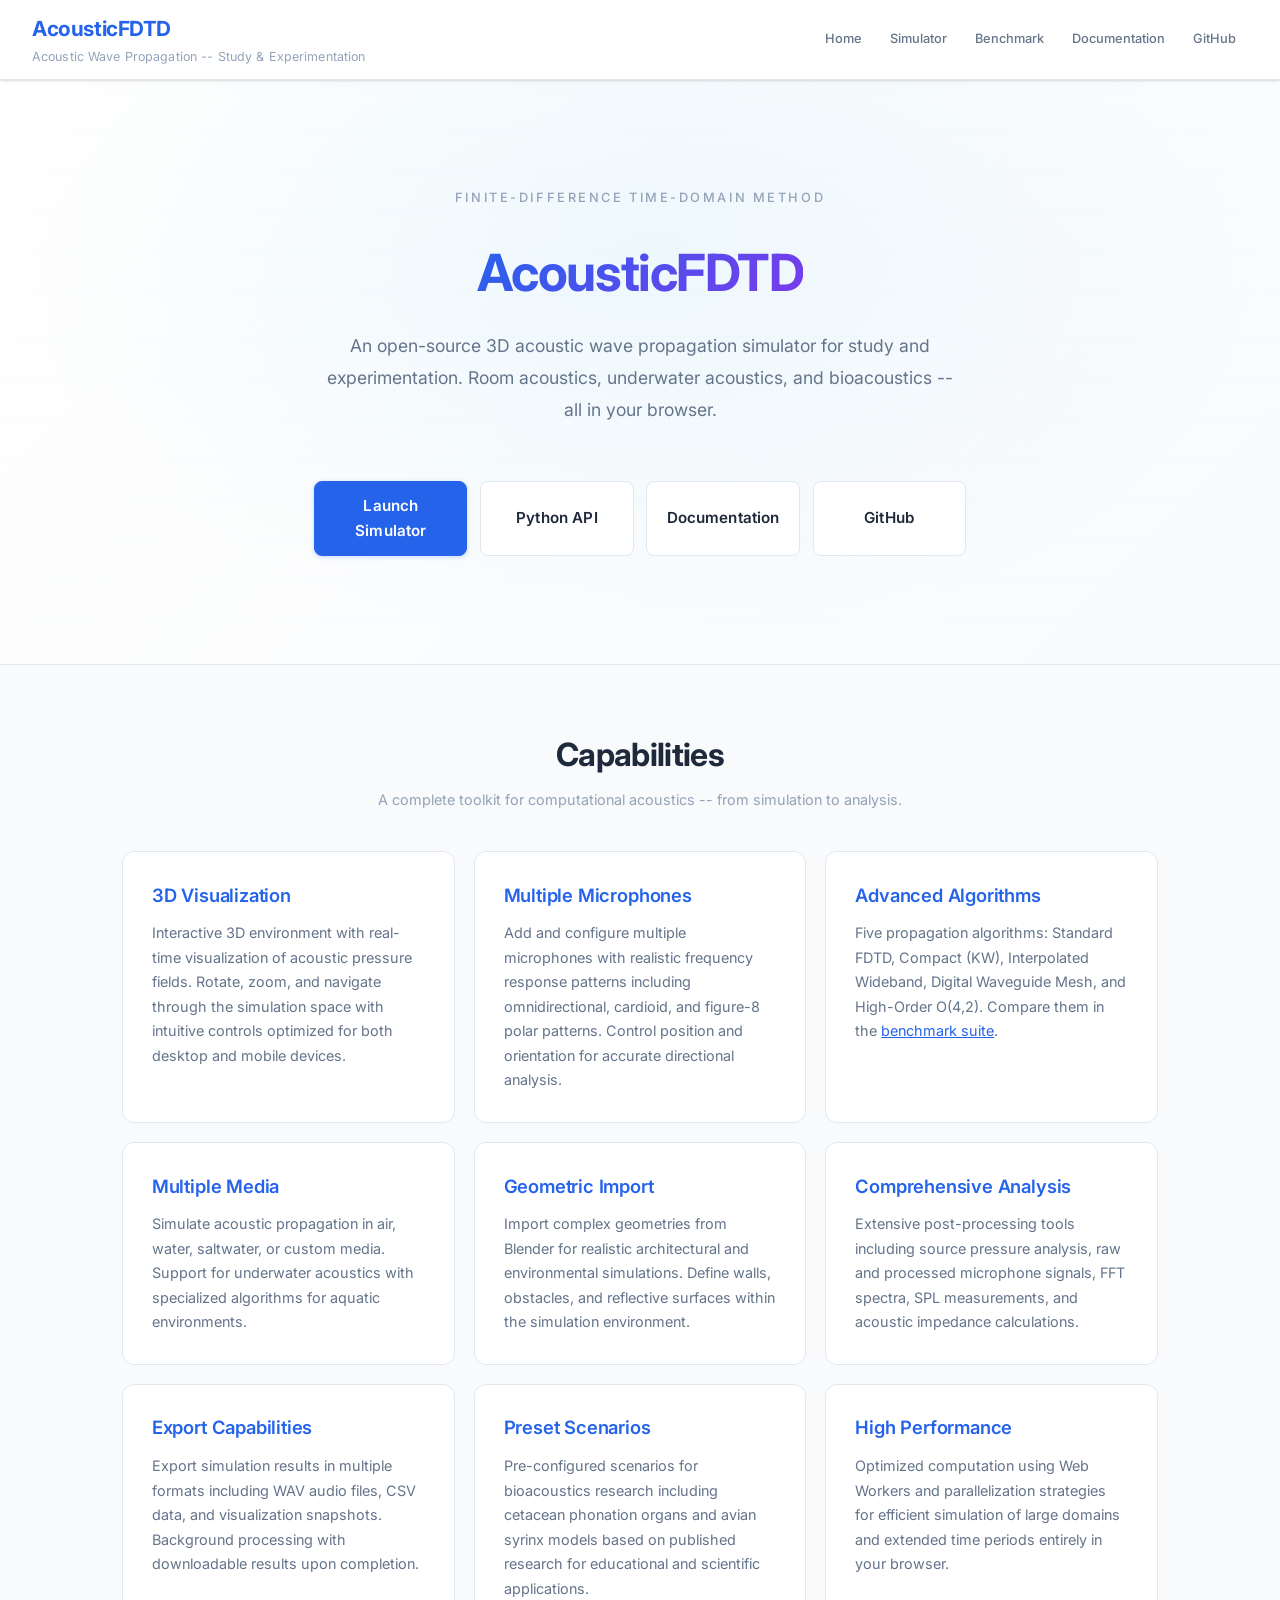
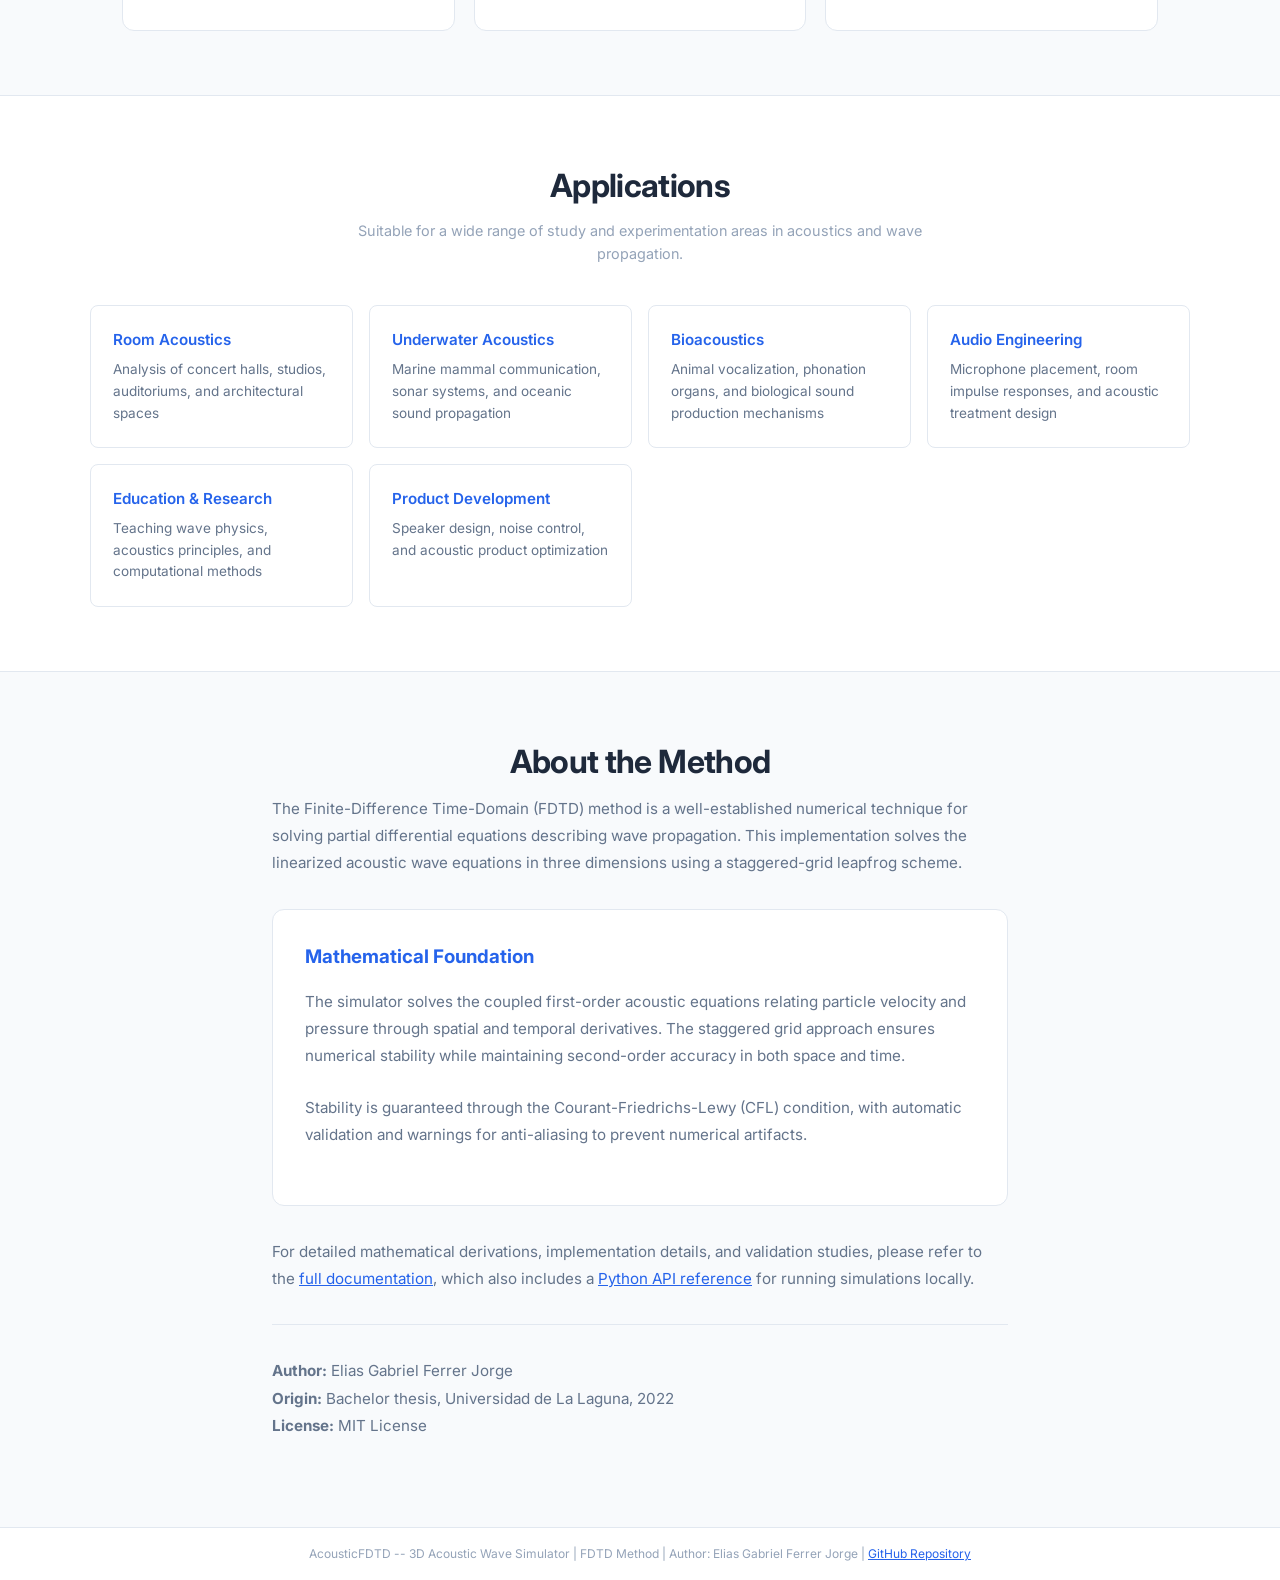
==== commit d243b2d6: "V5: Rebrand identity, fix documentation layout, add API reference and figures - Remove all 'Professi" ====
--- a/docs/index.html
+++ b/docs/index.html
@@ -3,8 +3,8 @@
 <head>
     <meta charset="UTF-8">
     <meta name="viewport" content="width=device-width, initial-scale=1.0">
-    <title>AcousticFDTD — Professional 3D Acoustic Wave Simulator</title>
-    <meta name="description" content="Advanced 3D acoustic wave propagation simulator using FDTD method for research and engineering applications">
+    <title>AcousticFDTD -- 3D Acoustic Wave Simulator</title>
+    <meta name="description" content="Open-source 3D acoustic wave propagation simulator using the FDTD method, for study and experimentation">
     <link rel="stylesheet" href="css/style.css">
     <link rel="preconnect" href="https://fonts.googleapis.com">
     <link rel="preconnect" href="https://fonts.gstatic.com" crossorigin>
@@ -233,7 +233,7 @@
 <header class="header">
     <div>
         <h1>AcousticFDTD</h1>
-        <span class="subtitle">Professional 3D Acoustic Wave Simulator</span>
+        <span class="subtitle">Acoustic Wave Propagation -- Study & Experimentation</span>
     </div>
     <div class="header-links">
         <a href="index.html">Home</a>
@@ -249,12 +249,12 @@
     <div class="tagline">Finite-Difference Time-Domain Method</div>
     <h1>AcousticFDTD</h1>
     <p>
-        Professional-grade 3D acoustic wave propagation simulator for research, engineering,
-        and education. Room acoustics, underwater acoustics, and bioacoustics -- all in your browser.
+        An open-source 3D acoustic wave propagation simulator for study and experimentation.
+        Room acoustics, underwater acoustics, and bioacoustics -- all in your browser.
     </p>
     <div class="cta-buttons">
         <a href="simulator.html" class="btn btn-primary">Launch Simulator</a>
-        <a href="benchmark.html" class="btn">Benchmark</a>
+        <a href="documentation.html#sec15" class="btn">Python API</a>
         <a href="documentation.html" class="btn">Documentation</a>
         <a href="https://github.com/dot-gabriel-ferrer/AcousticFDTD" target="_blank" class="btn">GitHub</a>
     </div>
@@ -345,7 +345,7 @@
     <div class="applications-content">
         <h2 class="section-title">Applications</h2>
         <p class="section-subtitle">
-            Designed for a wide range of professional and research applications in acoustics and wave propagation.
+            Suitable for a wide range of study and experimentation areas in acoustics and wave propagation.
         </p>
         <div class="applications-grid">
             <div class="app-item">
@@ -400,19 +400,21 @@
 
     <p>
         For detailed mathematical derivations, implementation details, and validation studies,
-        please refer to the <a href="documentation.html" style="color: var(--accent);">technical documentation</a>.
+        please refer to the <a href="documentation.html" style="color: var(--accent);">full documentation</a>,
+        which also includes a <a href="documentation.html#sec15" style="color: var(--accent);">Python API reference</a>
+        for running simulations locally.
     </p>
 
     <p style="margin-top: 2rem; padding-top: 2rem; border-top: 1px solid var(--border);">
         <strong>Author:</strong> Elias Gabriel Ferrer Jorge<br>
-        <strong>Project:</strong> Acoustic Simulations Research<br>
+        <strong>Origin:</strong> Bachelor thesis, Universidad de La Laguna, 2022<br>
         <strong>License:</strong> MIT License
     </p>
 </section>
 
 <!-- Footer -->
 <footer class="footer">
-    AcousticFDTD -- Professional 3D Acoustic Wave Simulator | FDTD Method |
+    AcousticFDTD -- 3D Acoustic Wave Simulator | FDTD Method |
     Author: Elias Gabriel Ferrer Jorge |
     <a href="https://github.com/dot-gabriel-ferrer/AcousticFDTD" style="color: var(--accent)">GitHub Repository</a>
 </footer>
--- a/docs/css/style.css
+++ b/docs/css/style.css
@@ -1,27 +1,27 @@
-/* AcousticFDTD -- Professional Web UI Styles */
+/* AcousticFDTD -- Light Theme UI Styles */
 
 :root {
-    --bg-primary: #080b12;
-    --bg-secondary: #0e1420;
-    --bg-panel: #121a2a;
-    --bg-input: #0d1a30;
-    --bg-card: #111827;
-    --accent: #0ea5e9;
-    --accent-hover: #38bdf8;
-    --accent-dim: #075985;
-    --accent-red: #ef4444;
-    --accent-green: #10b981;
-    --accent-gold: #eab308;
-    --accent-purple: #a78bfa;
-    --text-primary: #e2e8f0;
-    --text-secondary: #8898aa;
-    --text-muted: #4a5568;
-    --border: #1e293b;
-    --border-subtle: #162032;
-    --radius: 6px;
-    --radius-lg: 10px;
-    --shadow: 0 4px 24px rgba(0, 0, 0, 0.5);
-    --shadow-glow: 0 0 20px rgba(14, 165, 233, 0.08);
+    --bg-primary: #f8fafc;
+    --bg-secondary: #ffffff;
+    --bg-panel: #ffffff;
+    --bg-input: #f1f5f9;
+    --bg-card: #ffffff;
+    --accent: #2563eb;
+    --accent-hover: #1d4ed8;
+    --accent-dim: #dbeafe;
+    --accent-red: #dc2626;
+    --accent-green: #16a34a;
+    --accent-gold: #d97706;
+    --accent-purple: #7c3aed;
+    --text-primary: #1e293b;
+    --text-secondary: #64748b;
+    --text-muted: #94a3b8;
+    --border: #e2e8f0;
+    --border-subtle: #f1f5f9;
+    --radius: 8px;
+    --radius-lg: 12px;
+    --shadow: 0 1px 3px rgba(0,0,0,0.1), 0 1px 2px rgba(0,0,0,0.06);
+    --shadow-lg: 0 4px 6px rgba(0,0,0,0.07), 0 2px 4px rgba(0,0,0,0.06);
     --transition: 0.2s cubic-bezier(0.4, 0, 0.2, 1);
 }
 
@@ -41,6 +41,48 @@
 }
 
 /* ============================================
+   MATERIAL ICONS
+   ============================================ */
+.material-icons {
+    font-size: inherit;
+    vertical-align: middle;
+    line-height: 1;
+}
+
+.btn-icon .material-icons {
+    font-size: 18px;
+}
+
+.v-icon .material-icons {
+    font-size: 16px;
+    vertical-align: middle;
+}
+
+.ctx-icon {
+    font-size: 16px !important;
+    vertical-align: middle;
+    margin-right: 6px;
+    opacity: 0.6;
+}
+
+.panel-icon {
+    font-size: 18px !important;
+    opacity: 0.65;
+    color: var(--accent);
+}
+
+.panel-chevron {
+    font-size: 20px !important;
+    margin-left: auto;
+    opacity: 0.45;
+    transition: transform var(--transition);
+}
+
+.panel.collapsed .panel-chevron {
+    transform: rotate(-90deg);
+}
+
+/* ============================================
    HEADER
    ============================================ */
 .header {
@@ -52,28 +94,39 @@
     justify-content: space-between;
     flex-wrap: wrap;
     gap: 1rem;
-    position: relative;
-    z-index: 10;
-}
-
-.header::after {
-    content: '';
-    position: absolute;
-    bottom: 0;
-    left: 0;
-    right: 0;
-    height: 1px;
-    background: linear-gradient(90deg, transparent, var(--accent-dim), transparent);
+    position: sticky;
+    top: 0;
+    z-index: 50;
+    box-shadow: var(--shadow);
+}
+
+.header-brand {
+    display: flex;
+    align-items: center;
+    gap: 0.75rem;
+}
+
+.hamburger {
+    display: none;
+    background: none;
+    border: 1px solid var(--border);
+    border-radius: var(--radius);
+    padding: 0.35rem;
+    cursor: pointer;
+    color: var(--text-secondary);
+    transition: all var(--transition);
+}
+
+.hamburger:hover {
+    background: var(--bg-input);
+    color: var(--accent);
 }
 
 .header h1 {
     font-size: 1.3rem;
     font-weight: 700;
     letter-spacing: -0.02em;
-    background: linear-gradient(135deg, var(--accent), var(--accent-purple));
-    -webkit-background-clip: text;
-    -webkit-text-fill-color: transparent;
-    background-clip: text;
+    color: var(--accent);
 }
 
 .header .subtitle {
@@ -102,7 +155,7 @@
 
 .header-links a:hover {
     color: var(--accent);
-    background: rgba(14, 165, 233, 0.08);
+    background: var(--accent-dim);
 }
 
 /* ============================================
@@ -110,9 +163,26 @@
    ============================================ */
 .main-container {
     display: grid;
-    grid-template-columns: 300px 1fr;
+    grid-template-columns: 320px 1fr;
     gap: 0;
     min-height: calc(100vh - 52px);
+}
+
+/* ============================================
+   SIDEBAR OVERLAY BACKDROP
+   ============================================ */
+.sidebar-backdrop {
+    display: none;
+    position: fixed;
+    inset: 0;
+    background: rgba(0, 0, 0, 0.3);
+    z-index: 98;
+    opacity: 0;
+    transition: opacity var(--transition);
+}
+
+.sidebar-backdrop.visible {
+    opacity: 1;
 }
 
 /* ============================================
@@ -123,31 +193,50 @@
     border-right: 1px solid var(--border);
     overflow-y: auto;
     max-height: calc(100vh - 52px);
+    position: sticky;
+    top: 52px;
     padding-bottom: 2rem;
 }
 
+/* ============================================
+   PANELS / ACCORDION
+   ============================================ */
 .panel {
     border-bottom: 1px solid var(--border-subtle);
-    padding: 0.85rem 1rem;
 }
 
 .panel-title {
-    font-size: 0.68rem;
+    font-size: 0.8125rem;
     text-transform: uppercase;
-    letter-spacing: 0.12em;
-    color: var(--accent);
-    margin-bottom: 0.6rem;
+    letter-spacing: 0.1em;
+    color: var(--text-secondary);
+    padding: 0.75rem 1.25rem;
     font-weight: 600;
     display: flex;
     align-items: center;
     gap: 0.5rem;
+    cursor: pointer;
+    user-select: none;
+    transition: background var(--transition);
+}
+
+.panel-title:hover {
+    background: var(--bg-input);
+}
+
+.panel-body {
+    padding: 0 1.25rem 1rem 1.25rem;
+}
+
+.panel.collapsed .panel-body {
+    display: none;
 }
 
 .form-row {
     display: grid;
     grid-template-columns: 1fr 1fr 1fr;
-    gap: 0.35rem;
-    margin-bottom: 0.4rem;
+    gap: 0.5rem;
+    margin-bottom: 0.5rem;
 }
 
 .form-row.two-col {
@@ -161,11 +250,11 @@
 .form-group {
     display: flex;
     flex-direction: column;
-    gap: 0.12rem;
+    gap: 0.15rem;
 }
 
 .form-group label {
-    font-size: 0.65rem;
+    font-size: 0.75rem;
     color: var(--text-muted);
     text-transform: uppercase;
     letter-spacing: 0.06em;
@@ -177,9 +266,9 @@
     background: var(--bg-input);
     border: 1px solid var(--border);
     color: var(--text-primary);
-    padding: 0.38rem 0.5rem;
-    border-radius: 4px;
-    font-size: 0.82rem;
+    padding: 0.5rem 0.75rem;
+    border-radius: var(--radius);
+    font-size: 0.875rem;
     font-family: 'JetBrains Mono', 'Fira Code', monospace;
     width: 100%;
     transition: all var(--transition);
@@ -189,12 +278,12 @@
 input[type="number"]:focus,
 select:focus {
     border-color: var(--accent);
-    box-shadow: 0 0 0 2px rgba(14, 165, 233, 0.15);
+    box-shadow: 0 0 0 3px rgba(37, 99, 235, 0.12);
 }
 
 input[type="number"]:hover,
 select:hover {
-    border-color: var(--accent-dim);
+    border-color: #cbd5e1;
 }
 
 input[type="range"] {
@@ -208,7 +297,7 @@
    ============================================ */
 .btn-group {
     display: flex;
-    gap: 0.4rem;
+    gap: 0.5rem;
     flex-wrap: wrap;
 }
 
@@ -217,26 +306,27 @@
     align-items: center;
     justify-content: center;
     gap: 0.35rem;
-    padding: 0.45rem 0.9rem;
-    border: 1px solid var(--border);
-    border-radius: var(--radius);
-    font-size: 0.82rem;
+    padding: 0.5rem 1rem;
+    border: 1px solid var(--border);
+    border-radius: var(--radius);
+    font-size: 0.875rem;
     font-weight: 600;
     cursor: pointer;
     transition: all var(--transition);
-    background: var(--bg-card);
+    background: var(--bg-secondary);
     color: var(--text-primary);
     flex: 1;
     min-width: 70px;
+    min-height: 36px;
     text-decoration: none;
     letter-spacing: 0.01em;
 }
 
 .btn:hover:not(:disabled) {
-    border-color: var(--accent-dim);
-    background: rgba(14, 165, 233, 0.06);
+    border-color: #cbd5e1;
+    background: var(--bg-input);
     transform: translateY(-1px);
-    box-shadow: 0 2px 8px rgba(0, 0, 0, 0.3);
+    box-shadow: var(--shadow);
 }
 
 .btn:active:not(:disabled) {
@@ -244,47 +334,53 @@
 }
 
 .btn:disabled {
-    opacity: 0.35;
+    opacity: 0.4;
     cursor: not-allowed;
 }
 
 .btn-primary {
-    background: linear-gradient(135deg, var(--accent-dim), var(--accent));
+    background: var(--accent);
     border: 1px solid var(--accent);
     color: #fff;
-    box-shadow: 0 2px 12px rgba(14, 165, 233, 0.2);
+    box-shadow: 0 1px 4px rgba(37, 99, 235, 0.25);
 }
 
 .btn-primary:hover:not(:disabled) {
-    background: linear-gradient(135deg, var(--accent), var(--accent-hover));
-    box-shadow: 0 4px 16px rgba(14, 165, 233, 0.3);
+    background: var(--accent-hover);
+    box-shadow: 0 2px 8px rgba(37, 99, 235, 0.3);
 }
 
 .btn-danger {
-    border-color: rgba(239, 68, 68, 0.4);
+    border-color: rgba(220, 38, 38, 0.3);
     color: var(--accent-red);
 }
 
 .btn-danger:hover:not(:disabled) {
-    background: rgba(239, 68, 68, 0.1);
+    background: rgba(220, 38, 38, 0.06);
     border-color: var(--accent-red);
 }
 
 .btn-success {
-    border-color: rgba(16, 185, 129, 0.4);
+    border-color: rgba(22, 163, 74, 0.3);
     color: var(--accent-green);
 }
 
 .btn-success:hover:not(:disabled) {
-    background: rgba(16, 185, 129, 0.1);
+    background: rgba(22, 163, 74, 0.06);
     border-color: var(--accent-green);
 }
 
+.btn-sm {
+    padding: 0.35rem 0.75rem;
+    font-size: 0.8rem;
+    min-height: 30px;
+}
+
 /* ============================================
    CONTENT AREA
    ============================================ */
 .content {
-    padding: 1.2rem;
+    padding: 1.25rem;
     display: flex;
     flex-direction: column;
     gap: 1rem;
@@ -300,16 +396,17 @@
     background: var(--bg-secondary);
     border: 1px solid var(--border);
     border-radius: var(--radius-lg);
-    padding: 0.7rem 1.1rem;
+    padding: 0.75rem 1.25rem;
     display: flex;
     align-items: center;
     justify-content: space-between;
     gap: 1rem;
     flex-wrap: wrap;
+    box-shadow: var(--shadow);
 }
 
 .status-bar .info {
-    font-size: 0.78rem;
+    font-size: 0.8125rem;
     color: var(--text-secondary);
     line-height: 1.7;
     font-family: 'JetBrains Mono', monospace;
@@ -325,15 +422,15 @@
     min-width: 180px;
     display: flex;
     flex-direction: column;
-    gap: 0.25rem;
+    gap: 0.3rem;
 }
 
 .progress-track {
-    height: 5px;
-    background: var(--bg-card);
+    height: 6px;
+    background: var(--bg-input);
     border-radius: 3px;
     overflow: hidden;
-    border: 1px solid var(--border-subtle);
+    border: 1px solid var(--border);
 }
 
 .progress-fill {
@@ -342,11 +439,10 @@
     border-radius: 3px;
     transition: width 0.15s;
     width: 0%;
-    box-shadow: 0 0 8px rgba(14, 165, 233, 0.3);
 }
 
 .step-label {
-    font-size: 0.7rem;
+    font-size: 0.75rem;
     color: var(--text-muted);
     font-family: 'JetBrains Mono', monospace;
 }
@@ -357,7 +453,7 @@
 .viz-grid {
     display: grid;
     grid-template-columns: 1fr 1fr;
-    gap: 0.8rem;
+    gap: 1rem;
 }
 
 .viz-panel {
@@ -366,10 +462,11 @@
     border-radius: var(--radius-lg);
     overflow: hidden;
     transition: border-color var(--transition);
+    box-shadow: var(--shadow);
 }
 
 .viz-panel:hover {
-    border-color: var(--accent-dim);
+    border-color: #cbd5e1;
 }
 
 .viz-panel.full-width {
@@ -377,13 +474,13 @@
 }
 
 .viz-header {
-    padding: 0.5rem 0.9rem;
-    border-bottom: 1px solid var(--border-subtle);
-    font-size: 0.7rem;
+    padding: 0.6rem 1rem;
+    border-bottom: 1px solid var(--border);
+    font-size: 0.75rem;
     text-transform: uppercase;
     letter-spacing: 0.1em;
     color: var(--text-muted);
-    background: rgba(0, 0, 0, 0.2);
+    background: var(--bg-input);
     display: flex;
     align-items: center;
     justify-content: space-between;
@@ -392,7 +489,7 @@
 
 .viz-header .badge {
     background: var(--accent);
-    color: var(--bg-primary);
+    color: #fff;
     padding: 0.1rem 0.5rem;
     border-radius: 10px;
     font-size: 0.6rem;
@@ -422,11 +519,11 @@
     display: flex;
     align-items: center;
     gap: 0.9rem;
-    padding: 0.45rem 0.9rem;
-    font-size: 0.7rem;
+    padding: 0.5rem 1rem;
+    font-size: 0.75rem;
     color: var(--text-muted);
-    border-top: 1px solid var(--border-subtle);
-    background: rgba(0, 0, 0, 0.15);
+    border-top: 1px solid var(--border);
+    background: var(--bg-input);
 }
 
 .legend-item {
@@ -439,7 +536,7 @@
     width: 8px;
     height: 8px;
     border-radius: 50%;
-    border: 1px solid rgba(255, 255, 255, 0.1);
+    border: 1px solid rgba(0, 0, 0, 0.1);
 }
 
 /* ============================================
@@ -448,9 +545,10 @@
 .footer {
     text-align: center;
     padding: 1rem;
-    font-size: 0.72rem;
+    font-size: 0.75rem;
     color: var(--text-muted);
     border-top: 1px solid var(--border);
+    background: var(--bg-secondary);
 }
 
 /* ============================================
@@ -467,13 +565,13 @@
         #ff0000 100%
     );
     margin: 0.3rem 0;
-    border: 1px solid var(--border-subtle);
+    border: 1px solid var(--border);
 }
 
 .color-bar-labels {
     display: flex;
     justify-content: space-between;
-    font-size: 0.62rem;
+    font-size: 0.65rem;
     color: var(--text-muted);
     font-family: 'JetBrains Mono', monospace;
 }
@@ -482,7 +580,7 @@
    SCROLLBAR
    ============================================ */
 ::-webkit-scrollbar {
-    width: 5px;
+    width: 6px;
 }
 
 ::-webkit-scrollbar-track {
@@ -490,26 +588,728 @@
 }
 
 ::-webkit-scrollbar-thumb {
+    background: #cbd5e1;
+    border-radius: 3px;
+}
+
+::-webkit-scrollbar-thumb:hover {
+    background: var(--text-muted);
+}
+
+/* ============================================
+   DIMENSION TOGGLE
+   ============================================ */
+.dim-toggle {
+    display: flex;
+    gap: 0;
+    border: 1px solid var(--border);
+    border-radius: var(--radius);
+    overflow: hidden;
+}
+
+.dim-btn {
+    flex: 1;
+    padding: 0.4rem 0.5rem;
+    border: none;
+    background: var(--bg-input);
+    color: var(--text-muted);
+    font-size: 0.8rem;
+    font-weight: 600;
+    cursor: pointer;
+    transition: all var(--transition);
+    font-family: 'JetBrains Mono', monospace;
+    border-right: 1px solid var(--border);
+}
+
+.dim-btn:last-child {
+    border-right: none;
+}
+
+.dim-btn.active {
+    background: var(--accent);
+    color: #fff;
+}
+
+.dim-btn:hover:not(.active) {
+    background: var(--accent-dim);
+    color: var(--accent);
+}
+
+.algo-info-box {
+    font-size: 0.75rem;
+    color: var(--text-muted);
+    padding: 0.3rem 0;
+    font-family: 'JetBrains Mono', monospace;
+    line-height: 1.5;
+}
+
+/* ============================================
+   MULTI-MICROPHONE EDITOR
+   ============================================ */
+.btn-add-mic {
+    background: rgba(22, 163, 74, 0.08);
+    border: 1px solid rgba(22, 163, 74, 0.25);
+    color: var(--accent-green);
+    font-size: 0.7rem;
+    padding: 0.2rem 0.6rem;
+    border-radius: var(--radius);
+    cursor: pointer;
+    font-weight: 600;
+    transition: all var(--transition);
+    margin-left: auto;
+    display: inline-flex;
+    align-items: center;
+    gap: 0.25rem;
+}
+
+.btn-add-mic:hover {
+    background: rgba(22, 163, 74, 0.15);
+    border-color: var(--accent-green);
+}
+
+.mic-item {
+    border: 1px solid var(--border);
+    border-radius: var(--radius);
+    padding: 0.6rem;
+    margin-bottom: 0.5rem;
+    background: var(--bg-input);
+}
+
+.mic-item-header {
+    display: flex;
+    align-items: center;
+    gap: 0.4rem;
+    margin-bottom: 0.4rem;
+}
+
+.mic-color-dot {
+    width: 10px;
+    height: 10px;
+    border-radius: 50%;
+    flex-shrink: 0;
+    border: 1px solid rgba(0,0,0,0.1);
+}
+
+.mic-label {
+    font-size: 0.8rem;
+    font-weight: 600;
+    color: var(--text-primary);
+    flex-shrink: 0;
+}
+
+.mic-item-header select {
+    flex: 1;
+    font-size: 0.8rem;
+    padding: 0.25rem 0.4rem;
+}
+
+.btn-del-mic {
+    background: none;
+    border: 1px solid rgba(220, 38, 38, 0.25);
+    color: var(--accent-red);
+    font-size: 0.65rem;
+    padding: 0.15rem 0.4rem;
+    border-radius: var(--radius);
+    cursor: pointer;
+    transition: all var(--transition);
+    flex-shrink: 0;
+}
+
+.btn-del-mic:hover {
+    background: rgba(220, 38, 38, 0.08);
+    border-color: var(--accent-red);
+}
+
+/* ============================================
+   VISUALIZATION MODE CONTROLS
+   ============================================ */
+.mode-controls {
+    margin: 0.5rem 0;
+}
+
+/* ============================================
+   ACOUSTIC PARAMETERS PANEL
+   ============================================ */
+.params-mic-tabs {
+    display: flex;
+    gap: 0.35rem;
+    margin-bottom: 0.6rem;
+}
+
+.params-mic-tab {
+    padding: 0.35rem 0.75rem;
+    border: 1px solid var(--border);
+    border-radius: var(--radius);
+    background: var(--bg-input);
+    color: var(--text-muted);
+    font-size: 0.8rem;
+    cursor: pointer;
+    transition: all var(--transition);
+    font-weight: 500;
+}
+
+.params-mic-tab.active {
+    border-color: var(--accent);
+    color: var(--accent);
+    background: var(--accent-dim);
+}
+
+.params-grid {
+    display: grid;
+    grid-template-columns: repeat(auto-fill, minmax(120px, 1fr));
+    gap: 0.6rem;
+    width: 100%;
+}
+
+.param-card {
+    background: var(--bg-input);
+    border: 1px solid var(--border);
+    border-radius: var(--radius);
+    padding: 0.6rem 0.75rem;
+    text-align: center;
+}
+
+.param-label {
+    font-size: 0.65rem;
+    text-transform: uppercase;
+    letter-spacing: 0.08em;
+    color: var(--text-muted);
+    margin-bottom: 0.2rem;
+}
+
+.param-value {
+    font-size: 1.1rem;
+    font-weight: 700;
+    color: var(--text-primary);
+    font-family: 'JetBrains Mono', monospace;
+    line-height: 1.2;
+}
+
+.param-unit {
+    font-size: 0.65rem;
+    color: var(--text-muted);
+    margin-top: 0.1rem;
+}
+
+/* ============================================
+   GEOMETRY / 3D MODELS PANEL
+   ============================================ */
+.geo-info {
+    display: none;
+    margin-top: 0.5rem;
+    padding: 0.6rem 0.8rem;
+    background: var(--accent-dim);
+    border: 1px solid rgba(37, 99, 235, 0.2);
+    border-radius: var(--radius);
+    font-family: 'JetBrains Mono', monospace;
+    font-size: 0.8rem;
+    color: var(--accent);
+    line-height: 1.5;
+    word-break: break-word;
+}
+
+/* ============================================
+   WAV / TONE SOURCE CONTROLS
+   ============================================ */
+.wav-info {
+    display: none;
+    margin-top: 0.5rem;
+    padding: 0.6rem 0.8rem;
+    background: rgba(22, 163, 74, 0.06);
+    border: 1px solid rgba(22, 163, 74, 0.2);
+    border-radius: var(--radius);
+    font-family: 'JetBrains Mono', monospace;
+    font-size: 0.8rem;
+    color: var(--accent-green);
+    line-height: 1.5;
+}
+
+/* File input styling */
+input[type="file"].sim-input {
+    padding: 0.4rem 0.5rem;
+    font-size: 0.8rem;
+    cursor: pointer;
+    border: 1px dashed var(--border);
+    background: var(--bg-input);
+    border-radius: var(--radius);
+    color: var(--text-secondary);
+}
+
+input[type="file"].sim-input:hover {
+    border-color: var(--accent);
+    color: var(--text-primary);
+}
+
+input[type="file"].sim-input::file-selector-button {
+    background: var(--accent-dim);
+    color: var(--accent);
+    border: none;
+    padding: 0.25rem 0.6rem;
+    border-radius: var(--radius);
+    font-size: 0.75rem;
+    font-weight: 500;
+    cursor: pointer;
+    margin-right: 0.5rem;
+    transition: background var(--transition);
+}
+
+input[type="file"].sim-input::file-selector-button:hover {
+    background: var(--accent);
+    color: #fff;
+}
+
+.mode-controls {
+    margin-top: 0.5rem;
+    padding-top: 0.5rem;
+    border-top: 1px solid var(--border-subtle);
+}
+
+/* ============================================
+   GUIDANCE BAR
+   ============================================ */
+.guidance-bar {
+    display: flex;
+    flex-wrap: wrap;
+    gap: 0.6rem;
+    padding: 0.65rem 1.1rem;
+    background: var(--bg-secondary);
+    border: 1px solid var(--border);
+    border-left: 3px solid var(--accent);
+    border-radius: var(--radius);
+    box-shadow: var(--shadow);
+}
+
+.guidance-item {
+    display: flex;
+    align-items: center;
+    gap: 0.4rem;
+    padding: 0.2rem 0.5rem;
+    font-size: 0.8rem;
+}
+
+.g-dot {
+    width: 9px;
+    height: 9px;
+    border-radius: 50%;
+    background: #cbd5e1;
+    flex-shrink: 0;
+}
+
+.g-label {
+    color: var(--text-muted);
+    font-size: 0.75rem;
+}
+
+.g-value {
+    color: var(--text-primary);
+    font-family: 'JetBrains Mono', monospace;
+    font-size: 0.8rem;
+    font-weight: 500;
+}
+
+[data-status="green"] .g-dot { background: var(--accent-green); box-shadow: 0 0 4px var(--accent-green); }
+[data-status="yellow"] .g-dot { background: var(--accent-gold); box-shadow: 0 0 4px var(--accent-gold); }
+[data-status="red"] .g-dot { background: var(--accent-red); box-shadow: 0 0 4px var(--accent-red); }
+
+/* ============================================
+   VALIDATION PANEL
+   ============================================ */
+.validation-panel {
+    margin-bottom: 0.5rem;
+}
+
+.validation-msg {
+    display: flex;
+    align-items: flex-start;
+    gap: 0.5rem;
+    padding: 0.5rem 0.8rem;
+    margin-bottom: 0.35rem;
+    border-left: 3px solid #cbd5e1;
+    border-radius: 0 var(--radius) var(--radius) 0;
+    background: var(--bg-secondary);
+    font-size: 0.8rem;
+    line-height: 1.5;
+    color: var(--text-secondary);
+    box-shadow: var(--shadow);
+}
+
+.validation-msg.error {
+    border-left-color: var(--accent-red);
+    color: var(--accent-red);
+    background: rgba(220, 38, 38, 0.04);
+}
+
+.validation-msg.warning {
+    border-left-color: var(--accent-gold);
+    color: #92400e;
+    background: rgba(217, 119, 6, 0.04);
+}
+
+.validation-msg.info {
+    border-left-color: var(--accent);
+    color: var(--accent);
+    background: rgba(37, 99, 235, 0.04);
+}
+
+.v-icon {
+    flex-shrink: 0;
+    font-size: 1rem;
+    display: inline-flex;
+    align-items: center;
+}
+
+/* ============================================
+   PAUSE ACTION BAR
+   ============================================ */
+.pause-action-bar {
+    display: flex;
+    align-items: center;
+    justify-content: space-between;
+    flex-wrap: wrap;
+    gap: 0.5rem;
+    padding: 0.65rem 1.1rem;
+    margin-bottom: 0.5rem;
+    border: 1px solid var(--accent-gold);
+    border-radius: var(--radius);
+    background: rgba(217, 119, 6, 0.04);
+    animation: pausePulse 2s ease-in-out infinite;
+}
+
+.pause-info {
+    display: flex;
+    align-items: center;
+    gap: 0.5rem;
+    font-size: 0.875rem;
+    color: var(--accent-gold);
+    font-weight: 600;
+}
+
+.pause-icon {
+    font-size: 1.25rem;
+    display: inline-flex;
+    align-items: center;
+}
+
+.pause-actions {
+    display: flex;
+    gap: 0.4rem;
+    flex-wrap: wrap;
+}
+
+@keyframes pausePulse {
+    0%, 100% { border-color: var(--accent-gold); }
+    50% { border-color: rgba(217, 119, 6, 0.3); }
+}
+
+/* ============================================
+   RESOLUTION SUGGESTION
+   ============================================ */
+.res-suggestion {
+    margin-top: 0.5rem;
+    padding: 0.65rem 0.8rem;
+    border: 1px solid rgba(37, 99, 235, 0.2);
+    border-radius: var(--radius);
+    background: rgba(37, 99, 235, 0.03);
+    font-size: 0.8rem;
+}
+
+.res-suggestion-header {
+    font-weight: 600;
+    color: var(--accent);
+    margin-bottom: 0.4rem;
+    font-size: 0.85rem;
+}
+
+.res-row {
+    display: flex;
+    justify-content: space-between;
+    align-items: center;
+    padding: 0.15rem 0;
+    color: var(--text-secondary);
+}
+
+.res-val {
+    font-family: 'JetBrains Mono', monospace;
+    color: var(--text-primary);
+    font-weight: 500;
+}
+
+.res-warn {
+    color: var(--accent-gold);
+    font-size: 0.75rem;
+}
+
+.res-suggestion-actions {
+    display: flex;
+    gap: 0.4rem;
+    margin-top: 0.5rem;
+}
+
+/* ============================================
+   VIZ HEADER ACTIONS
+   ============================================ */
+.viz-header-actions {
+    display: flex;
+    gap: 0.35rem;
+    margin-left: auto;
+}
+
+.btn-icon {
+    width: 34px;
+    height: 34px;
+    display: flex;
+    align-items: center;
+    justify-content: center;
+    border: 1px solid var(--border);
+    border-radius: var(--radius);
+    background: var(--bg-secondary);
+    color: var(--text-secondary);
+    cursor: pointer;
+    font-size: 1rem;
+    transition: all var(--transition);
+}
+
+.btn-icon:hover {
+    border-color: var(--accent);
+    color: var(--accent);
+    background: var(--accent-dim);
+}
+
+.btn-icon.active {
+    background: var(--accent-dim);
+    border-color: var(--accent);
+    color: var(--accent);
+}
+
+/* ============================================
+   FULLSCREEN 3D
+   ============================================ */
+.viz-panel.fullscreen-3d {
+    position: fixed;
+    top: 0;
+    left: 0;
+    right: 0;
+    bottom: 0;
+    z-index: 1000;
+    border-radius: 0;
+    margin: 0;
+}
+
+.viz-panel.fullscreen-3d .viz-body {
+    height: calc(100vh - 50px) !important;
+    min-height: calc(100vh - 50px) !important;
+}
+
+.viz-panel.fullscreen-3d #viewer3D {
+    height: calc(100vh - 50px) !important;
+}
+
+/* ============================================
+   SCENE EDITOR
+   ============================================ */
+.editor-context-menu {
+    position: fixed;
+    min-width: 180px;
+    background: var(--bg-secondary);
+    backdrop-filter: blur(12px);
+    border: 1px solid var(--border);
+    border-radius: var(--radius);
+    box-shadow: var(--shadow-lg);
+    z-index: 2000;
+    overflow: hidden;
+    padding: 0.3rem 0;
+}
+
+.ctx-item {
+    padding: 0.5rem 0.9rem;
+    font-size: 0.8125rem;
+    color: var(--text-primary);
+    cursor: pointer;
+    transition: background var(--transition);
+    display: flex;
+    align-items: center;
+}
+
+.ctx-item:hover {
+    background: var(--accent-dim);
+    color: var(--accent);
+}
+
+.ctx-sep {
+    height: 1px;
     background: var(--border);
-    border-radius: 3px;
-}
-
-::-webkit-scrollbar-thumb:hover {
+    margin: 0.25rem 0;
+}
+
+.editor-prop-panel {
+    position: absolute;
+    right: 8px;
+    top: 50px;
+    width: 220px;
+    background: var(--bg-secondary);
+    backdrop-filter: blur(12px);
+    border: 1px solid var(--border);
+    border-radius: var(--radius);
+    box-shadow: var(--shadow-lg);
+    z-index: 100;
+    overflow: hidden;
+}
+
+.prop-header {
+    display: flex;
+    align-items: center;
+    justify-content: space-between;
+    padding: 0.5rem 0.7rem;
     background: var(--accent-dim);
-}
-
-/* ============================================
-   RESPONSIVE
+    border-bottom: 1px solid var(--border);
+    font-size: 0.8rem;
+    font-weight: 600;
+    color: var(--accent);
+}
+
+.prop-close {
+    background: none;
+    border: none;
+    color: var(--text-muted);
+    cursor: pointer;
+    font-size: 1rem;
+    line-height: 1;
+    padding: 0 0.2rem;
+    display: flex;
+    align-items: center;
+}
+
+.prop-close:hover {
+    color: var(--accent-red);
+}
+
+.prop-body {
+    padding: 0.5rem 0.7rem;
+}
+
+.prop-row {
+    display: flex;
+    justify-content: space-between;
+    align-items: center;
+    padding: 0.25rem 0;
+    font-size: 0.8rem;
+    color: var(--text-secondary);
+}
+
+.prop-row span:last-child {
+    font-family: 'JetBrains Mono', monospace;
+    color: var(--text-primary);
+    font-weight: 500;
+}
+
+.prop-editable {
+    flex-wrap: wrap;
+    gap: 0.2rem;
+}
+
+.prop-input {
+    width: 60px;
+    padding: 0.2rem 0.35rem;
+    font-size: 0.75rem;
+    font-family: 'JetBrains Mono', monospace;
+    border: 1px solid var(--border);
+    border-radius: 4px;
+    background: var(--bg-input);
+    color: var(--text-primary);
+    outline: none;
+}
+
+.prop-input:focus {
+    border-color: var(--accent);
+}
+
+/* ============================================
+   SELECTION
+   ============================================ */
+::selection {
+    background: rgba(37, 99, 235, 0.2);
+    color: var(--text-primary);
+}
+
+/* ============================================
+   MOBILE BOTTOM NAVIGATION
+   ============================================ */
+.mobile-nav {
+    display: none;
+    position: fixed;
+    bottom: 0;
+    left: 0;
+    right: 0;
+    background: var(--bg-secondary);
+    border-top: 1px solid var(--border);
+    z-index: 99;
+    padding: 0.35rem 0;
+    box-shadow: 0 -2px 8px rgba(0,0,0,0.06);
+}
+
+.mobile-nav-btn {
+    flex: 1;
+    display: flex;
+    flex-direction: column;
+    align-items: center;
+    gap: 0.15rem;
+    padding: 0.35rem 0;
+    border: none;
+    background: none;
+    color: var(--text-muted);
+    font-size: 0.65rem;
+    font-weight: 500;
+    cursor: pointer;
+    transition: color var(--transition);
+}
+
+.mobile-nav-btn .material-icons {
+    font-size: 22px;
+}
+
+.mobile-nav-btn.active {
+    color: var(--accent);
+}
+
+/* ============================================
+   RESPONSIVE -- TABLET (768-1024px)
    ============================================ */
 @media (max-width: 1024px) {
     .main-container {
         grid-template-columns: 1fr;
     }
 
+    .hamburger {
+        display: flex;
+    }
+
+    .header-links {
+        display: none;
+    }
+
     .sidebar {
-        max-height: none;
-        border-right: none;
-        border-bottom: 1px solid var(--border);
+        position: fixed;
+        left: -320px;
+        top: 52px;
+        bottom: 0;
+        width: 320px;
+        z-index: 99;
+        transition: left var(--transition);
+        max-height: calc(100vh - 52px);
+        box-shadow: var(--shadow-lg);
+    }
+
+    .sidebar.open {
+        left: 0;
+    }
+
+    .sidebar-backdrop {
+        display: block;
+        pointer-events: none;
+    }
+
+    .sidebar-backdrop.visible {
+        pointer-events: auto;
     }
 
     .content {
@@ -521,32 +1321,112 @@
     }
 }
 
-@media (max-width: 600px) {
+/* ============================================
+   RESPONSIVE -- MOBILE (<768px)
+   ============================================ */
+@media (max-width: 768px) {
     .header {
-        padding: 0.6rem 0.8rem;
+        padding: 0.6rem 1rem;
     }
 
     .header h1 {
         font-size: 1.1rem;
     }
 
-    .panel {
-        padding: 0.7rem;
+    .header .subtitle {
+        display: none;
+    }
+
+    .mobile-nav {
+        display: flex;
     }
 
     .content {
-        padding: 0.6rem;
+        padding: 0.75rem;
+        padding-bottom: 80px;
+    }
+
+    .footer {
+        padding-bottom: 80px;
+    }
+
+    .sidebar {
+        width: 100%;
+        left: -100%;
+    }
+
+    .sidebar.open {
+        left: 0;
+    }
+
+    .panel-body {
+        padding: 0 1rem 0.85rem 1rem;
     }
 
     .form-row {
         grid-template-columns: 1fr 1fr;
     }
-}
-
-/* ============================================
-   SELECTION & FOCUS
-   ============================================ */
-::selection {
-    background: rgba(14, 165, 233, 0.3);
-    color: #fff;
-}
+
+    .btn {
+        min-height: 44px;
+        font-size: 0.875rem;
+    }
+
+    input[type="number"],
+    select {
+        font-size: 1rem;
+        padding: 0.6rem 0.75rem;
+        min-height: 44px;
+    }
+
+    .status-bar {
+        flex-direction: column;
+        text-align: center;
+    }
+
+    .guidance-bar {
+        gap: 0.35rem;
+        padding: 0.5rem 0.75rem;
+    }
+
+    .guidance-item {
+        font-size: 0.75rem;
+        padding: 0.15rem 0.35rem;
+    }
+
+    .viz-grid {
+        grid-template-columns: 1fr;
+        gap: 0.75rem;
+    }
+
+    .legend {
+        flex-wrap: wrap;
+        gap: 0.5rem;
+    }
+
+    .params-grid {
+        grid-template-columns: repeat(auto-fill, minmax(100px, 1fr));
+    }
+}
+
+/* ============================================
+   RESPONSIVE -- SMALL MOBILE (<480px)
+   ============================================ */
+@media (max-width: 480px) {
+    .form-row {
+        grid-template-columns: 1fr;
+    }
+
+    .form-row.two-col {
+        grid-template-columns: 1fr;
+    }
+
+    .btn-group {
+        flex-direction: column;
+    }
+
+    .guidance-bar {
+        flex-direction: column;
+        gap: 0.25rem;
+    }
+}
